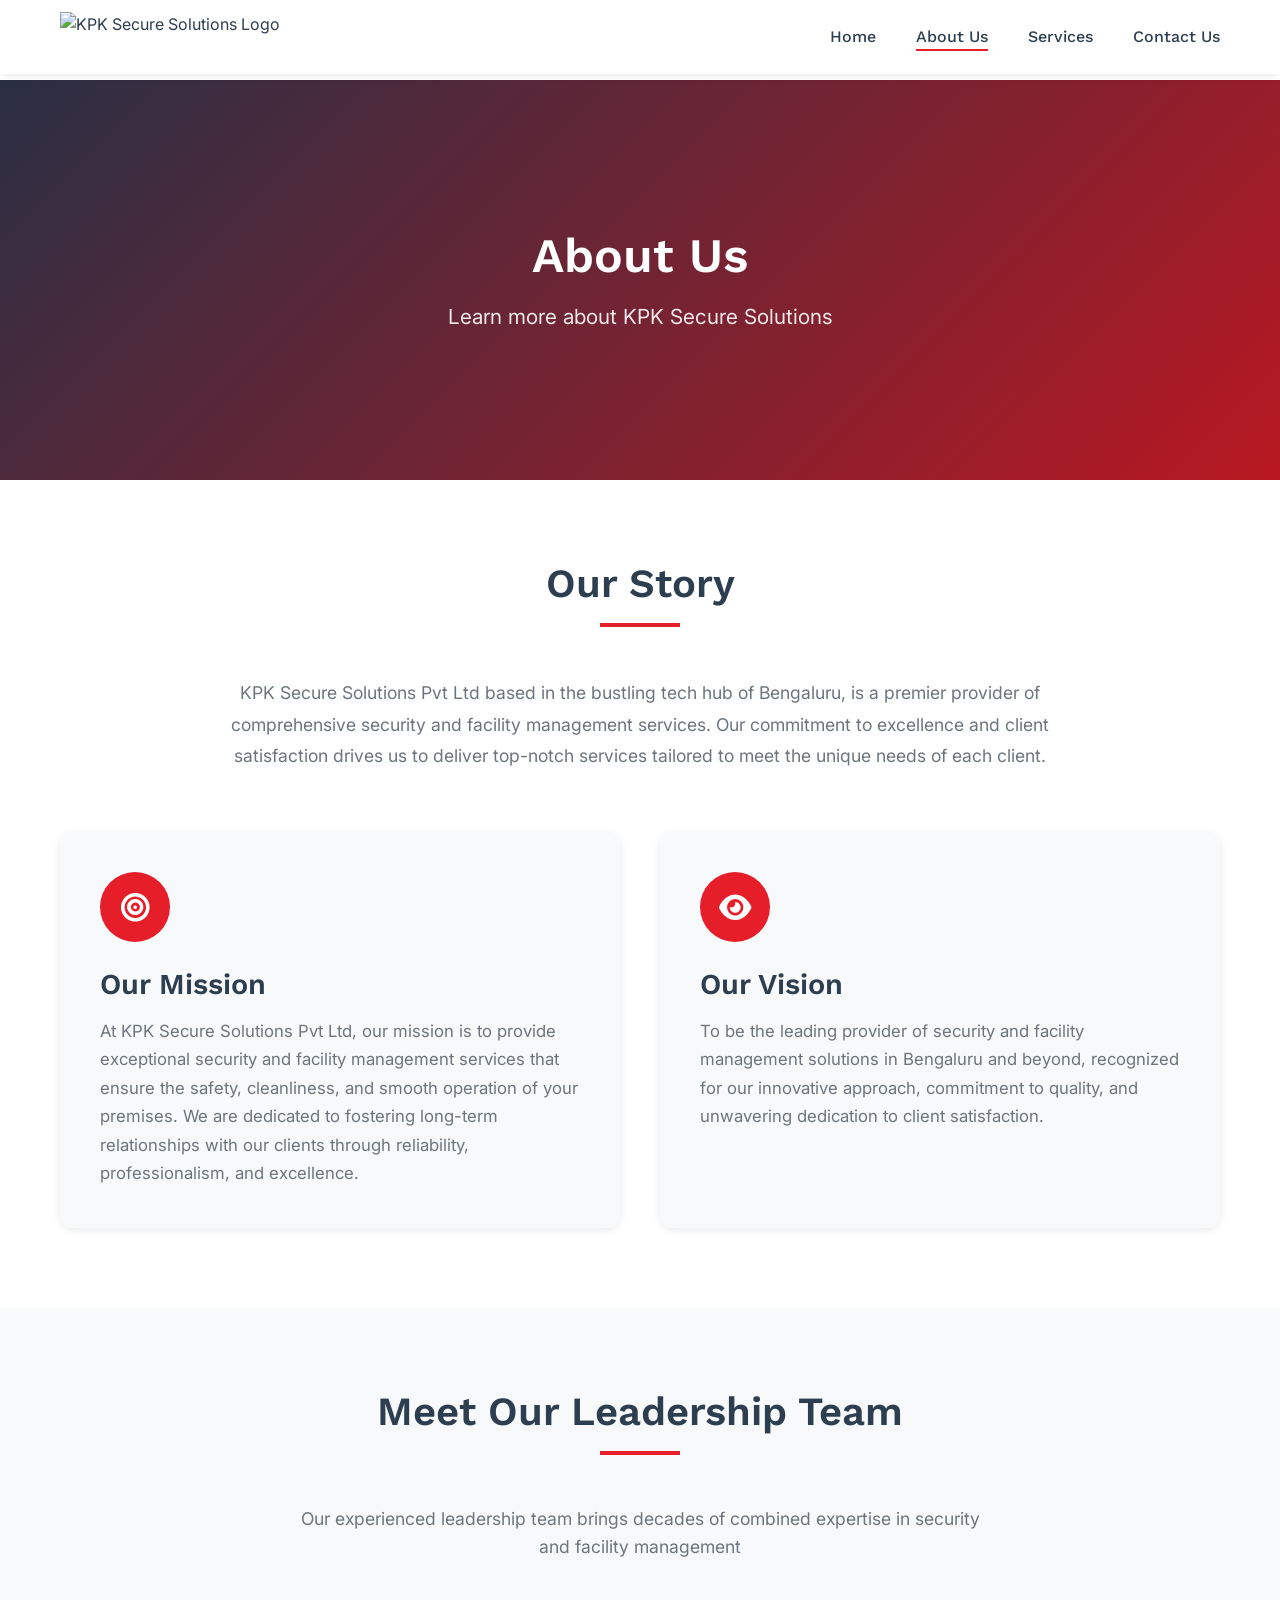
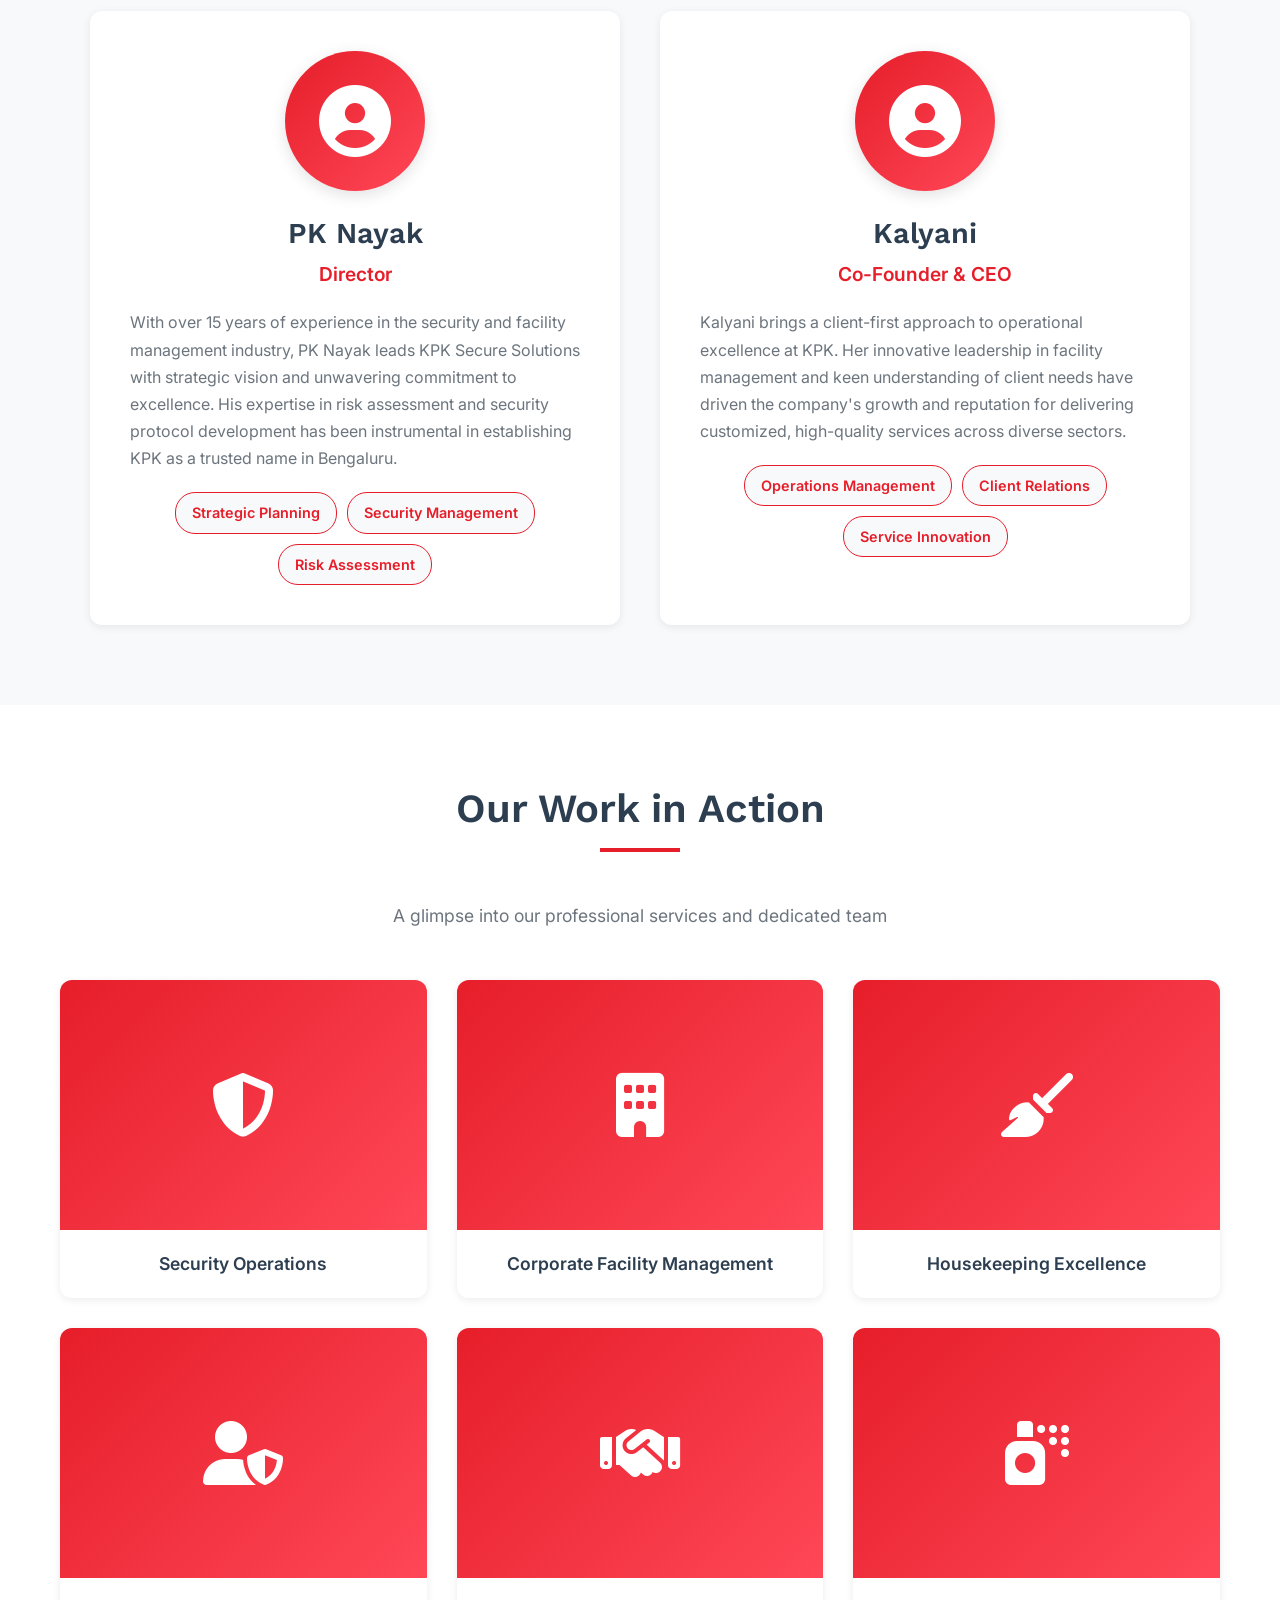
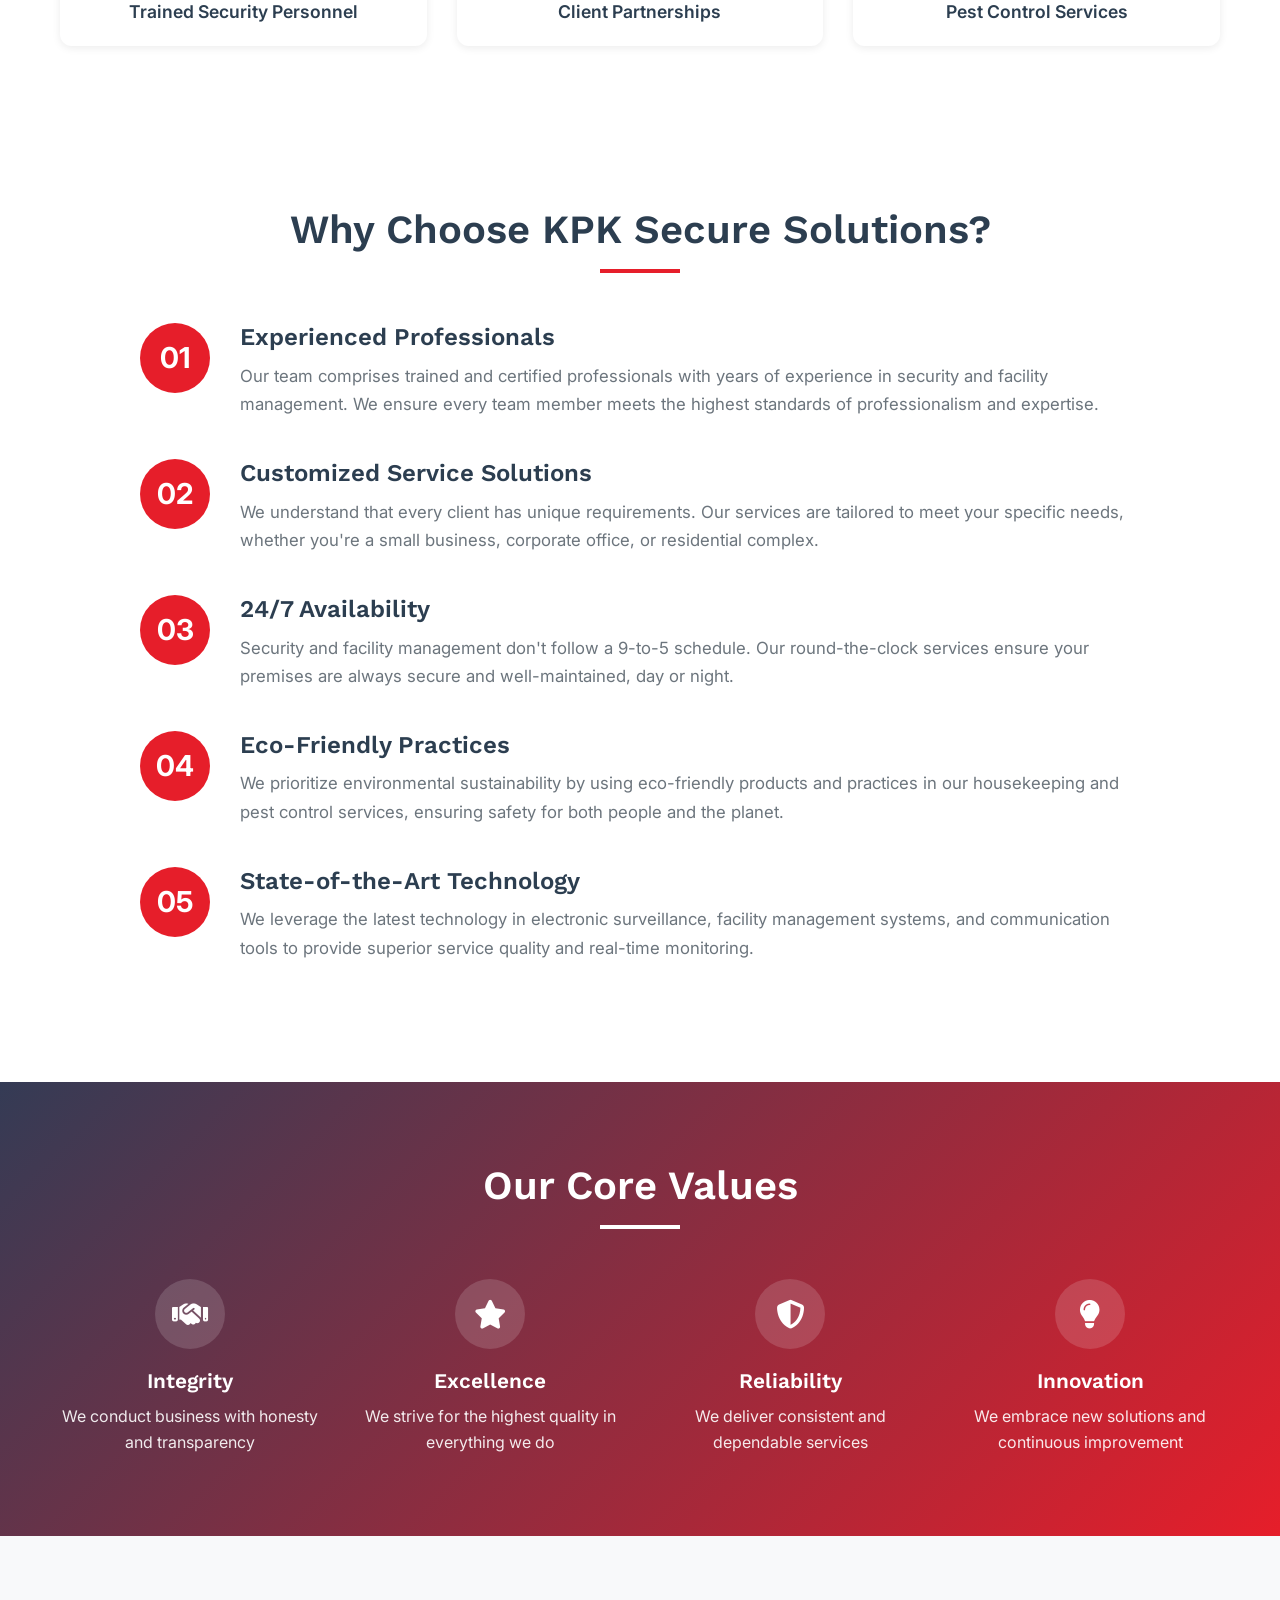
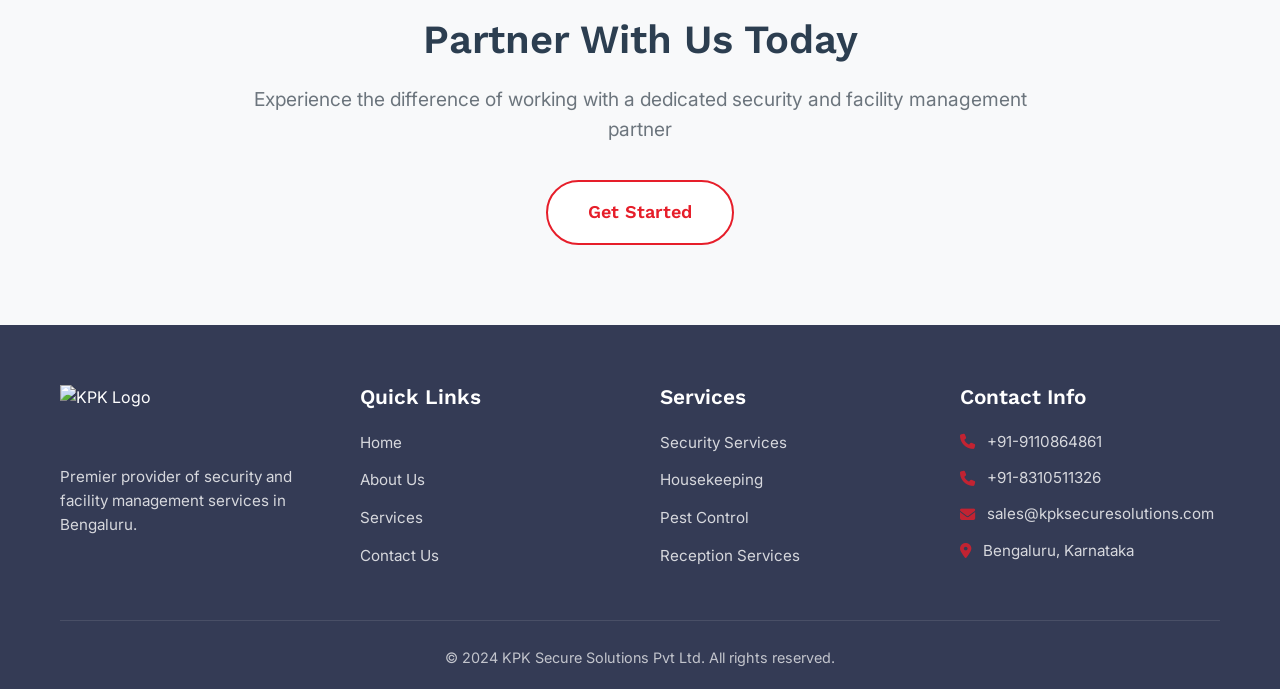
==== about.html @ 3604d34f "initial files for kpk website" ====
<!DOCTYPE html>
<html lang="en">
<head>
    <meta charset="UTF-8">
    <meta name="viewport" content="width=device-width, initial-scale=1.0">
    <title>About Us - KPK Secure Solutions Pvt Ltd</title>
    <link rel="stylesheet" href="styles.css">
    <link rel="stylesheet" href="https://cdnjs.cloudflare.com/ajax/libs/font-awesome/6.4.0/css/all.min.css">
    <link href="https://fonts.googleapis.com/css2?family=Work+Sans:wght@400;500;600;700&family=Inter:wght@300;400;500;600&display=swap" rel="stylesheet">
</head>
<body>
    <!-- Navigation -->
    <nav class="navbar" id="navbar">
        <div class="container nav-container">
            <div class="logo-container">
                <img src="https://customer-assets.emergentagent.com/job_36fd4dc6-1268-428d-9eb8-13905c0d6a94/artifacts/32m0hssd_KPK%20Source%20File.png" alt="KPK Secure Solutions Logo" class="logo">
            </div>
            <button class="mobile-menu-toggle" id="mobileMenuToggle" data-testid="mobile-menu-toggle">
                <span></span>
                <span></span>
                <span></span>
            </button>
            <ul class="nav-menu" id="navMenu">
                <li><a href="index.html" class="nav-link" data-testid="nav-home">Home</a></li>
                <li><a href="about.html" class="nav-link active" data-testid="nav-about">About Us</a></li>
                <li><a href="services.html" class="nav-link" data-testid="nav-services">Services</a></li>
                <li><a href="contact.html" class="nav-link" data-testid="nav-contact">Contact Us</a></li>
            </ul>
        </div>
    </nav>

    <!-- Page Header -->
    <section class="page-header" data-testid="page-header">
        <div class="page-header-overlay"></div>
        <div class="container">
            <h1 class="page-title" data-testid="page-title">About Us</h1>
            <p class="page-subtitle" data-testid="page-subtitle">Learn more about KPK Secure Solutions</p>
        </div>
    </section>

    <!-- Company Story Section -->
    <section class="about-content" data-testid="company-story-section">
        <div class="container">
            <div class="about-intro fade-in">
                <h2 class="section-title" data-testid="company-story-title">Our Story</h2>
                <div class="title-underline"></div>
                <p class="about-text" data-testid="company-story-text">
                    KPK Secure Solutions Pvt Ltd based in the bustling tech hub of Bengaluru, is a premier provider of comprehensive security and facility management services. Our commitment to excellence and client satisfaction drives us to deliver top-notch services tailored to meet the unique needs of each client.
                </p>
            </div>

            <div class="mission-vision-grid">
                <div class="mv-card fade-in" data-testid="mission-card">
                    <div class="mv-icon">
                        <i class="fas fa-bullseye"></i>
                    </div>
                    <h3>Our Mission</h3>
                    <p>
                        At KPK Secure Solutions Pvt Ltd, our mission is to provide exceptional security and facility management services that ensure the safety, cleanliness, and smooth operation of your premises. We are dedicated to fostering long-term relationships with our clients through reliability, professionalism, and excellence.
                    </p>
                </div>

                <div class="mv-card fade-in" data-testid="vision-card">
                    <div class="mv-icon">
                        <i class="fas fa-eye"></i>
                    </div>
                    <h3>Our Vision</h3>
                    <p>
                        To be the leading provider of security and facility management solutions in Bengaluru and beyond, recognized for our innovative approach, commitment to quality, and unwavering dedication to client satisfaction.
                    </p>
                </div>
            </div>
        </div>
    </section>

    <!-- Leadership Team Section -->
    <section class="team-section" data-testid="team-section">
        <div class="container">
            <h2 class="section-title" data-testid="team-title">Meet Our Leadership Team</h2>
            <div class="title-underline"></div>
            <p class="leadership-intro">Our experienced leadership team brings decades of combined expertise in security and facility management</p>
            <div class="team-grid">
                <div class="team-card fade-in" data-testid="team-member-1">
                    <div class="team-image">
                        <i class="fas fa-user-circle"></i>
                    </div>
                    <h3 class="team-name">PK Nayak</h3>
                    <p class="team-position">Director</p>
                    <div class="team-bio">
                        <p class="team-description">
                            With over 15 years of experience in the security and facility management industry, PK Nayak leads KPK Secure Solutions with strategic vision and unwavering commitment to excellence. His expertise in risk assessment and security protocol development has been instrumental in establishing KPK as a trusted name in Bengaluru.
                        </p>
                        <div class="team-expertise">
                            <span class="expertise-tag">Strategic Planning</span>
                            <span class="expertise-tag">Security Management</span>
                            <span class="expertise-tag">Risk Assessment</span>
                        </div>
                    </div>
                </div>

                <div class="team-card fade-in" data-testid="team-member-2">
                    <div class="team-image">
                        <i class="fas fa-user-circle"></i>
                    </div>
                    <h3 class="team-name">Kalyani</h3>
                    <p class="team-position">Co-Founder & CEO</p>
                    <div class="team-bio">
                        <p class="team-description">
                            Kalyani brings a client-first approach to operational excellence at KPK. Her innovative leadership in facility management and keen understanding of client needs have driven the company's growth and reputation for delivering customized, high-quality services across diverse sectors.
                        </p>
                        <div class="team-expertise">
                            <span class="expertise-tag">Operations Management</span>
                            <span class="expertise-tag">Client Relations</span>
                            <span class="expertise-tag">Service Innovation</span>
                        </div>
                    </div>
                </div>
            </div>
        </div>
    </section>

    <!-- Gallery Section -->
    <section class="gallery-section" data-testid="gallery-section">
        <div class="container">
            <h2 class="section-title" data-testid="gallery-title">Our Work in Action</h2>
            <div class="title-underline"></div>
            <p class="gallery-intro">A glimpse into our professional services and dedicated team</p>
            <div class="gallery-grid">
                <div class="gallery-item fade-in" data-testid="gallery-1">
                    <div class="gallery-image">
                        <i class="fas fa-shield-alt"></i>
                    </div>
                    <div class="gallery-caption">Security Operations</div>
                </div>
                <div class="gallery-item fade-in" data-testid="gallery-2">
                    <div class="gallery-image">
                        <i class="fas fa-building"></i>
                    </div>
                    <div class="gallery-caption">Corporate Facility Management</div>
                </div>
                <div class="gallery-item fade-in" data-testid="gallery-3">
                    <div class="gallery-image">
                        <i class="fas fa-broom"></i>
                    </div>
                    <div class="gallery-caption">Housekeeping Excellence</div>
                </div>
                <div class="gallery-item fade-in" data-testid="gallery-4">
                    <div class="gallery-image">
                        <i class="fas fa-user-shield"></i>
                    </div>
                    <div class="gallery-caption">Trained Security Personnel</div>
                </div>
                <div class="gallery-item fade-in" data-testid="gallery-5">
                    <div class="gallery-image">
                        <i class="fas fa-handshake"></i>
                    </div>
                    <div class="gallery-caption">Client Partnerships</div>
                </div>
                <div class="gallery-item fade-in" data-testid="gallery-6">
                    <div class="gallery-image">
                        <i class="fas fa-spray-can"></i>
                    </div>
                    <div class="gallery-caption">Pest Control Services</div>
                </div>
            </div>
        </div>
    </section>

    <!-- Why Choose Us Section -->
    <section class="why-choose-detailed" data-testid="why-choose-detailed-section">
        <div class="container">
            <h2 class="section-title" data-testid="why-choose-detailed-title">Why Choose KPK Secure Solutions?</h2>
            <div class="title-underline"></div>
            <div class="reasons-list">
                <div class="reason-item fade-in" data-testid="reason-1">
                    <div class="reason-number">01</div>
                    <div class="reason-content">
                        <h3>Experienced Professionals</h3>
                        <p>Our team comprises trained and certified professionals with years of experience in security and facility management. We ensure every team member meets the highest standards of professionalism and expertise.</p>
                    </div>
                </div>

                <div class="reason-item fade-in" data-testid="reason-2">
                    <div class="reason-number">02</div>
                    <div class="reason-content">
                        <h3>Customized Service Solutions</h3>
                        <p>We understand that every client has unique requirements. Our services are tailored to meet your specific needs, whether you're a small business, corporate office, or residential complex.</p>
                    </div>
                </div>

                <div class="reason-item fade-in" data-testid="reason-3">
                    <div class="reason-number">03</div>
                    <div class="reason-content">
                        <h3>24/7 Availability</h3>
                        <p>Security and facility management don't follow a 9-to-5 schedule. Our round-the-clock services ensure your premises are always secure and well-maintained, day or night.</p>
                    </div>
                </div>

                <div class="reason-item fade-in" data-testid="reason-4">
                    <div class="reason-number">04</div>
                    <div class="reason-content">
                        <h3>Eco-Friendly Practices</h3>
                        <p>We prioritize environmental sustainability by using eco-friendly products and practices in our housekeeping and pest control services, ensuring safety for both people and the planet.</p>
                    </div>
                </div>

                <div class="reason-item fade-in" data-testid="reason-5">
                    <div class="reason-number">05</div>
                    <div class="reason-content">
                        <h3>State-of-the-Art Technology</h3>
                        <p>We leverage the latest technology in electronic surveillance, facility management systems, and communication tools to provide superior service quality and real-time monitoring.</p>
                    </div>
                </div>
            </div>
        </div>
    </section>

    <!-- Values Section -->
    <section class="values-section" data-testid="values-section">
        <div class="container">
            <h2 class="section-title light" data-testid="values-title">Our Core Values</h2>
            <div class="title-underline light"></div>
            <div class="values-grid">
                <div class="value-card fade-in" data-testid="value-integrity">
                    <div class="value-icon">
                        <i class="fas fa-handshake"></i>
                    </div>
                    <h3>Integrity</h3>
                    <p>We conduct business with honesty and transparency</p>
                </div>
                <div class="value-card fade-in" data-testid="value-excellence">
                    <div class="value-icon">
                        <i class="fas fa-star"></i>
                    </div>
                    <h3>Excellence</h3>
                    <p>We strive for the highest quality in everything we do</p>
                </div>
                <div class="value-card fade-in" data-testid="value-reliability">
                    <div class="value-icon">
                        <i class="fas fa-shield-alt"></i>
                    </div>
                    <h3>Reliability</h3>
                    <p>We deliver consistent and dependable services</p>
                </div>
                <div class="value-card fade-in" data-testid="value-innovation">
                    <div class="value-icon">
                        <i class="fas fa-lightbulb"></i>
                    </div>
                    <h3>Innovation</h3>
                    <p>We embrace new solutions and continuous improvement</p>
                </div>
            </div>
        </div>
    </section>

    <!-- CTA Section -->
    <section class="cta-section" data-testid="cta-section">
        <div class="container">
            <div class="cta-content fade-in">
                <h2 class="cta-title" data-testid="cta-title">Partner With Us Today</h2>
                <p class="cta-text" data-testid="cta-text">Experience the difference of working with a dedicated security and facility management partner</p>
                <a href="contact.html" class="cta-button-alt" data-testid="cta-contact-button">Get Started</a>
            </div>
        </div>
    </section>

    <!-- Footer -->
    <footer class="footer" data-testid="footer">
        <div class="container">
            <div class="footer-content">
                <div class="footer-section">
                    <img src="https://customer-assets.emergentagent.com/job_36fd4dc6-1268-428d-9eb8-13905c0d6a94/artifacts/32m0hssd_KPK%20Source%20File.png" alt="KPK Logo" class="footer-logo">
                    <p class="footer-description">Premier provider of security and facility management services in Bengaluru.</p>
                </div>
                <div class="footer-section">
                    <h3>Quick Links</h3>
                    <ul class="footer-links">
                        <li><a href="index.html" data-testid="footer-link-home">Home</a></li>
                        <li><a href="about.html" data-testid="footer-link-about">About Us</a></li>
                        <li><a href="services.html" data-testid="footer-link-services">Services</a></li>
                        <li><a href="contact.html" data-testid="footer-link-contact">Contact Us</a></li>
                    </ul>
                </div>
                <div class="footer-section">
                    <h3>Services</h3>
                    <ul class="footer-links">
                        <li><a href="services.html">Security Services</a></li>
                        <li><a href="services.html">Housekeeping</a></li>
                        <li><a href="services.html">Pest Control</a></li>
                        <li><a href="services.html">Reception Services</a></li>
                    </ul>
                </div>
                <div class="footer-section">
                    <h3>Contact Info</h3>
                    <ul class="footer-contact">
                        <li><i class="fas fa-phone"></i> +91-9110864861</li>
                        <li><i class="fas fa-phone"></i> +91-8310511326</li>
                        <li><i class="fas fa-envelope"></i> sales@kpksecuresolutions.com</li>
                        <li><i class="fas fa-map-marker-alt"></i> Bengaluru, Karnataka</li>
                    </ul>
                </div>
            </div>
            <div class="footer-bottom">
                <p>&copy; 2024 KPK Secure Solutions Pvt Ltd. All rights reserved.</p>
            </div>
        </div>
    </footer>

    <script src="script.js"></script>
</body>
</html>
---- styles.css ----
/* ================================
   Global Styles & Reset
   ================================ */
* {
    margin: 0;
    padding: 0;
    box-sizing: border-box;
}

:root {
    --primary-red: #E61E2A;
    --secondary-navy: #343B55;
    --text-dark: #2c3e50;
    --text-light: #6c757d;
    --bg-light: #f8f9fa;
    --bg-white: #ffffff;
    --border-color: #e0e0e0;
    --shadow-sm: 0 2px 8px rgba(0, 0, 0, 0.08);
    --shadow-md: 0 4px 16px rgba(0, 0, 0, 0.12);
    --shadow-lg: 0 8px 32px rgba(0, 0, 0, 0.16);
}

html {
    scroll-behavior: smooth;
}

body {
    font-family: 'Inter', sans-serif;
    line-height: 1.6;
    color: var(--text-dark);
    background-color: var(--bg-white);
    overflow-x: hidden;
}

h1, h2, h3, h4, h5, h6 {
    font-family: 'Work Sans', sans-serif;
    font-weight: 600;
    line-height: 1.2;
    color: var(--text-dark);
}

a {
    text-decoration: none;
    color: inherit;
}

ul {
    list-style: none;
}

img {
    max-width: 100%;
    height: auto;
    display: block;
}

/* Container */
.container {
    max-width: 1200px;
    margin: 0 auto;
    padding: 0 20px;
}

/* ================================
   Navigation
   ================================ */
.navbar {
    position: fixed;
    top: 0;
    left: 0;
    width: 100%;
    background: transparent;
    padding: 20px 0;
    z-index: 1000;
    transition: background 0.3s ease, padding 0.3s ease;
}

.navbar.scrolled {
    background: rgba(255, 255, 255, 0.98);
    box-shadow: var(--shadow-sm);
    padding: 12px 0;
    backdrop-filter: blur(10px);
}

.nav-container {
    display: flex;
    justify-content: space-between;
    align-items: center;
}

.logo-container {
    display: flex;
    align-items: center;
}

.logo {
    height: 60px;
    transition: height 0.3s ease;
}

.navbar.scrolled .logo {
    height: 50px;
}

.nav-menu {
    display: flex;
    gap: 40px;
    align-items: center;
}

.nav-link {
    font-family: 'Work Sans', sans-serif;
    font-weight: 500;
    font-size: 16px;
    color: var(--bg-white);
    position: relative;
    transition: color 0.3s ease;
}

.navbar.scrolled .nav-link {
    color: var(--text-dark);
}

.nav-link::after {
    content: '';
    position: absolute;
    bottom: -5px;
    left: 0;
    width: 0;
    height: 2px;
    background: var(--primary-red);
    transition: width 0.3s ease;
}

.nav-link:hover::after,
.nav-link.active::after {
    width: 100%;
}

.nav-link:hover,
.nav-link.active {
    color: var(--primary-red);
}

.mobile-menu-toggle {
    display: none;
    flex-direction: column;
    gap: 5px;
    background: none;
    border: none;
    cursor: pointer;
    padding: 5px;
}

.mobile-menu-toggle span {
    width: 25px;
    height: 3px;
    background: var(--bg-white);
    transition: background 0.3s ease;
}

.navbar.scrolled .mobile-menu-toggle span {
    background: var(--text-dark);
}

/* ================================
   Hero Section
   ================================ */
.hero {
    position: relative;
    height: 100vh;
    display: flex;
    align-items: center;
    justify-content: center;
    background: linear-gradient(135deg, var(--secondary-navy) 0%, var(--primary-red) 100%);
    overflow: hidden;
}

.hero::before {
    content: '';
    position: absolute;
    top: 0;
    left: 0;
    width: 100%;
    height: 100%;
    background: url('data:image/svg+xml,<svg width="100" height="100" xmlns="http://www.w3.org/2000/svg"><circle cx="50" cy="50" r="2" fill="rgba(255,255,255,0.1)"/></svg>');
    opacity: 0.3;
}

.hero-overlay {
    position: absolute;
    top: 0;
    left: 0;
    width: 100%;
    height: 100%;
    background: rgba(0, 0, 0, 0.2);
}

.hero-content {
    position: relative;
    z-index: 2;
    text-align: center;
}

.hero-logo-container {
    margin-bottom: 30px;
}

.hero-logo {
    height: 120px;
    margin: 0 auto;
    filter: drop-shadow(0 4px 12px rgba(0, 0, 0, 0.3));
}

.hero-title {
    font-size: 3rem;
    color: var(--bg-white);
    margin-bottom: 20px;
    text-shadow: 2px 2px 8px rgba(0, 0, 0, 0.3);
}

.hero-tagline {
    font-size: 1.4rem;
    color: var(--bg-white);
    margin-bottom: 40px;
    opacity: 0.95;
}

.cta-button {
    display: inline-block;
    padding: 16px 40px;
    background: var(--primary-red);
    color: var(--bg-white);
    font-family: 'Work Sans', sans-serif;
    font-weight: 600;
    font-size: 18px;
    border-radius: 50px;
    box-shadow: var(--shadow-md);
    transition: transform 0.3s ease, box-shadow 0.3s ease;
}

.cta-button:hover {
    transform: translateY(-3px);
    box-shadow: var(--shadow-lg);
}

/* ================================
   Sections
   ================================ */
section {
    padding: 80px 0;
}

.section-title {
    font-size: 2.5rem;
    text-align: center;
    margin-bottom: 15px;
    color: var(--text-dark);
}

.section-title.light {
    color: var(--bg-white);
}

.title-underline {
    width: 80px;
    height: 4px;
    background: var(--primary-red);
    margin: 0 auto 50px;
}

.title-underline.light {
    background: var(--bg-white);
}

/* ================================
   Introduction Section
   ================================ */
.intro-section {
    background: var(--bg-white);
}

.intro-content {
    max-width: 900px;
    margin: 0 auto;
    text-align: center;
}

.intro-text {
    font-size: 1.1rem;
    line-height: 1.8;
    color: var(--text-light);
}

/* ================================
   Services Highlight
   ================================ */
.services-highlight {
    background: var(--bg-light);
}

.services-grid {
    display: grid;
    grid-template-columns: repeat(auto-fit, minmax(280px, 1fr));
    gap: 30px;
}

.service-card {
    background: var(--bg-white);
    padding: 40px 30px;
    border-radius: 12px;
    box-shadow: var(--shadow-sm);
    text-align: center;
    transition: transform 0.3s ease, box-shadow 0.3s ease;
    border-top: 4px solid transparent;
}

.service-card:hover {
    transform: translateY(-10px);
    box-shadow: var(--shadow-lg);
    border-top-color: var(--primary-red);
}

.service-icon {
    width: 80px;
    height: 80px;
    margin: 0 auto 25px;
    background: linear-gradient(135deg, var(--primary-red), #ff4757);
    border-radius: 50%;
    display: flex;
    align-items: center;
    justify-content: center;
    color: var(--bg-white);
    font-size: 2rem;
    box-shadow: var(--shadow-md);
}

.service-title {
    font-size: 1.5rem;
    margin-bottom: 15px;
    color: var(--text-dark);
}

.service-description {
    font-size: 1rem;
    color: var(--text-light);
    margin-bottom: 20px;
    line-height: 1.6;
}

.service-link {
    display: inline-flex;
    align-items: center;
    gap: 8px;
    color: var(--primary-red);
    font-weight: 600;
    transition: gap 0.3s ease;
}

.service-link:hover {
    gap: 12px;
}

/* ================================
   Stats Section
   ================================ */
.stats-section {
    background: linear-gradient(135deg, var(--secondary-navy), var(--primary-red));
    color: var(--bg-white);
}

.stats-grid {
    display: grid;
    grid-template-columns: repeat(auto-fit, minmax(220px, 1fr));
    gap: 40px;
}

.stat-item {
    text-align: center;
    padding: 30px;
    background: rgba(255, 255, 255, 0.1);
    border-radius: 12px;
    backdrop-filter: blur(10px);
    transition: transform 0.3s ease, background 0.3s ease;
}

.stat-item:hover {
    transform: translateY(-10px);
    background: rgba(255, 255, 255, 0.15);
}

.stat-icon {
    width: 70px;
    height: 70px;
    margin: 0 auto 20px;
    background: rgba(255, 255, 255, 0.2);
    border-radius: 50%;
    display: flex;
    align-items: center;
    justify-content: center;
    font-size: 1.8rem;
    color: var(--bg-white);
}

.stat-number {
    font-size: 2.5rem;
    font-weight: 700;
    margin-bottom: 10px;
    color: var(--bg-white);
}

.stat-item p {
    font-size: 1.1rem;
    opacity: 0.9;
}

/* ================================
   Testimonials
   ================================ */
.testimonials {
    background: var(--bg-white);
}

.testimonials-grid {
    display: grid;
    grid-template-columns: repeat(auto-fit, minmax(300px, 1fr));
    gap: 30px;
}

.testimonial-card {
    background: var(--bg-light);
    padding: 35px;
    border-radius: 12px;
    box-shadow: var(--shadow-sm);
    position: relative;
    transition: transform 0.3s ease, box-shadow 0.3s ease;
}

.testimonial-card:hover {
    transform: translateY(-5px);
    box-shadow: var(--shadow-md);
}

.testimonial-icon {
    font-size: 2rem;
    color: var(--primary-red);
    margin-bottom: 20px;
    opacity: 0.3;
}

.testimonial-text {
    font-size: 1rem;
    line-height: 1.7;
    color: var(--text-light);
    margin-bottom: 25px;
    font-style: italic;
}

.testimonial-author {
    display: flex;
    align-items: center;
    gap: 15px;
}

.author-avatar {
    width: 50px;
    height: 50px;
    background: var(--primary-red);
    border-radius: 50%;
    display: flex;
    align-items: center;
    justify-content: center;
    color: var(--bg-white);
    font-size: 1.8rem;
}

.author-info h4 {
    font-size: 1.1rem;
    margin-bottom: 3px;
}

.author-info p {
    font-size: 0.9rem;
    color: var(--text-light);
}

/* ================================
   CTA Section
   ================================ */
.cta-section {
    background: var(--bg-light);
    text-align: center;
}

.cta-content {
    max-width: 800px;
    margin: 0 auto;
}

.cta-title {
    font-size: 2.5rem;
    margin-bottom: 20px;
}

.cta-text {
    font-size: 1.2rem;
    color: var(--text-light);
    margin-bottom: 35px;
}

.cta-button-alt {
    display: inline-block;
    padding: 16px 40px;
    background: var(--bg-white);
    color: var(--primary-red);
    font-family: 'Work Sans', sans-serif;
    font-weight: 600;
    font-size: 18px;
    border-radius: 50px;
    border: 2px solid var(--primary-red);
    transition: background 0.3s ease, color 0.3s ease, transform 0.3s ease;
}

.cta-button-alt:hover {
    background: var(--primary-red);
    color: var(--bg-white);
    transform: translateY(-3px);
}

.cta-buttons {
    display: flex;
    gap: 20px;
    justify-content: center;
    flex-wrap: wrap;
}

/* ================================
   Page Header
   ================================ */
.page-header {
    position: relative;
    height: 400px;
    display: flex;
    align-items: center;
    justify-content: center;
    background: linear-gradient(135deg, var(--secondary-navy), var(--primary-red));
    margin-top: 80px;
}

.page-header-overlay {
    position: absolute;
    top: 0;
    left: 0;
    width: 100%;
    height: 100%;
    background: rgba(0, 0, 0, 0.2);
}

.page-header .container {
    position: relative;
    z-index: 2;
    text-align: center;
}

.page-title {
    font-size: 3rem;
    color: var(--bg-white);
    margin-bottom: 15px;
}

.page-subtitle {
    font-size: 1.3rem;
    color: var(--bg-white);
    opacity: 0.9;
}

/* ================================
   About Page
   ================================ */
.about-content {
    background: var(--bg-white);
}

.about-intro {
    max-width: 900px;
    margin: 0 auto 60px;
    text-align: center;
}

.about-text {
    font-size: 1.1rem;
    line-height: 1.8;
    color: var(--text-light);
}

.mission-vision-grid {
    display: grid;
    grid-template-columns: repeat(auto-fit, minmax(400px, 1fr));
    gap: 40px;
    margin-top: 40px;
}

.mv-card {
    background: var(--bg-light);
    padding: 40px;
    border-radius: 12px;
    box-shadow: var(--shadow-sm);
    transition: transform 0.3s ease, box-shadow 0.3s ease;
}

.mv-card:hover {
    transform: translateY(-5px);
    box-shadow: var(--shadow-md);
}

.mv-icon {
    width: 70px;
    height: 70px;
    margin-bottom: 25px;
    background: var(--primary-red);
    border-radius: 50%;
    display: flex;
    align-items: center;
    justify-content: center;
    font-size: 1.8rem;
    color: var(--bg-white);
}

.mv-card h3 {
    font-size: 1.8rem;
    margin-bottom: 15px;
}

.mv-card p {
    font-size: 1.05rem;
    line-height: 1.7;
    color: var(--text-light);
}

/* Team Section */
.team-section {
    background: var(--bg-light);
}

.leadership-intro {
    text-align: center;
    font-size: 1.1rem;
    color: var(--text-light);
    max-width: 700px;
    margin: 0 auto 50px;
}

.team-grid {
    display: grid;
    grid-template-columns: repeat(auto-fit, minmax(350px, 1fr));
    gap: 40px;
    max-width: 1100px;
    margin: 0 auto;
}

.team-card {
    background: var(--bg-white);
    padding: 40px;
    border-radius: 12px;
    box-shadow: var(--shadow-sm);
    text-align: center;
    transition: transform 0.3s ease, box-shadow 0.3s ease;
}

.team-card:hover {
    transform: translateY(-5px);
    box-shadow: var(--shadow-md);
}

.team-image {
    width: 140px;
    height: 140px;
    margin: 0 auto 25px;
    border-radius: 50%;
    background: linear-gradient(135deg, var(--primary-red), #ff4757);
    display: flex;
    align-items: center;
    justify-content: center;
    font-size: 4.5rem;
    color: var(--bg-white);
    box-shadow: var(--shadow-md);
}

.team-name {
    font-size: 1.8rem;
    margin-bottom: 8px;
}

.team-position {
    font-size: 1.2rem;
    color: var(--primary-red);
    font-weight: 600;
    margin-bottom: 20px;
}

.team-bio {
    text-align: left;
    margin-top: 20px;
}

.team-description {
    font-size: 1rem;
    color: var(--text-light);
    line-height: 1.7;
    margin-bottom: 20px;
}

.team-expertise {
    display: flex;
    flex-wrap: wrap;
    gap: 10px;
    justify-content: center;
}

.expertise-tag {
    background: var(--bg-light);
    color: var(--primary-red);
    padding: 8px 16px;
    border-radius: 20px;
    font-size: 0.9rem;
    font-weight: 600;
    border: 1px solid var(--primary-red);
}

/* Gallery Section */
.gallery-section {
    background: var(--bg-white);
}

.gallery-intro {
    text-align: center;
    font-size: 1.1rem;
    color: var(--text-light);
    max-width: 700px;
    margin: 0 auto 50px;
}

.gallery-grid {
    display: grid;
    grid-template-columns: repeat(auto-fit, minmax(280px, 1fr));
    gap: 30px;
}

.gallery-item {
    position: relative;
    overflow: hidden;
    border-radius: 12px;
    box-shadow: var(--shadow-sm);
    transition: transform 0.3s ease, box-shadow 0.3s ease;
    background: var(--bg-light);
}

.gallery-item:hover {
    transform: translateY(-10px);
    box-shadow: var(--shadow-lg);
}

.gallery-image {
    width: 100%;
    height: 250px;
    background: linear-gradient(135deg, var(--primary-red), #ff4757);
    display: flex;
    align-items: center;
    justify-content: center;
    font-size: 4rem;
    color: var(--bg-white);
    transition: transform 0.3s ease;
}

.gallery-item:hover .gallery-image {
    transform: scale(1.1);
}

.gallery-caption {
    padding: 20px;
    text-align: center;
    font-weight: 600;
    color: var(--text-dark);
    font-size: 1.1rem;
    background: var(--bg-white);
}

/* Why Choose Detailed */
.why-choose-detailed {
    background: var(--bg-white);
}

.reasons-list {
    max-width: 1000px;
    margin: 0 auto;
}

.reason-item {
    display: flex;
    gap: 30px;
    margin-bottom: 40px;
    align-items: flex-start;
}

.reason-number {
    flex-shrink: 0;
    width: 70px;
    height: 70px;
    background: var(--primary-red);
    color: var(--bg-white);
    font-size: 1.8rem;
    font-weight: 700;
    border-radius: 50%;
    display: flex;
    align-items: center;
    justify-content: center;
}

.reason-content h3 {
    font-size: 1.5rem;
    margin-bottom: 10px;
}

.reason-content p {
    font-size: 1.05rem;
    line-height: 1.7;
    color: var(--text-light);
}

/* Values Section */
.values-section {
    background: linear-gradient(135deg, var(--secondary-navy), var(--primary-red));
    color: var(--bg-white);
}

.values-grid {
    display: grid;
    grid-template-columns: repeat(auto-fit, minmax(250px, 1fr));
    gap: 40px;
}

.value-card {
    text-align: center;
}

.value-icon {
    width: 70px;
    height: 70px;
    margin: 0 auto 20px;
    background: rgba(255, 255, 255, 0.15);
    border-radius: 50%;
    display: flex;
    align-items: center;
    justify-content: center;
    font-size: 1.8rem;
    color: var(--bg-white);
    backdrop-filter: blur(10px);
}

.value-card h3 {
    font-size: 1.3rem;
    margin-bottom: 10px;
    color: var(--bg-white);
}

.value-card p {
    font-size: 1rem;
    opacity: 0.9;
}

/* ================================
   Services Page
   ================================ */
.services-intro {
    background: var(--bg-white);
}

.services-detailed {
    background: var(--bg-light);
}

.service-detail {
    display: grid;
    grid-template-columns: 150px 1fr;
    gap: 40px;
    margin-bottom: 60px;
    padding: 50px;
    background: var(--bg-white);
    border-radius: 12px;
    box-shadow: var(--shadow-sm);
    align-items: start;
}

.service-detail.reverse {
    grid-template-columns: 1fr 150px;
}

.service-detail-icon {
    width: 120px;
    height: 120px;
    background: linear-gradient(135deg, var(--primary-red), #ff4757);
    border-radius: 50%;
    display: flex;
    align-items: center;
    justify-content: center;
    font-size: 3rem;
    color: var(--bg-white);
    box-shadow: var(--shadow-md);
}

.service-detail.reverse .service-detail-icon {
    order: 2;
}

.service-detail-content h2 {
    font-size: 2rem;
    margin-bottom: 20px;
    color: var(--text-dark);
}

.service-detail-description {
    font-size: 1.1rem;
    line-height: 1.7;
    color: var(--text-light);
    margin-bottom: 25px;
}

.service-features {
    list-style: none;
}

.service-features li {
    display: flex;
    align-items: flex-start;
    gap: 12px;
    margin-bottom: 12px;
    font-size: 1rem;
    color: var(--text-light);
}

.service-features i {
    color: var(--primary-red);
    margin-top: 3px;
    flex-shrink: 0;
}

/* Service Benefits */
.service-benefits {
    background: linear-gradient(135deg, var(--secondary-navy), var(--primary-red));
    color: var(--bg-white);
}

.benefits-grid {
    display: grid;
    grid-template-columns: repeat(auto-fit, minmax(250px, 1fr));
    gap: 40px;
}

.benefit-card {
    text-align: center;
}

.benefit-icon {
    width: 70px;
    height: 70px;
    margin: 0 auto 20px;
    background: rgba(255, 255, 255, 0.15);
    border-radius: 50%;
    display: flex;
    align-items: center;
    justify-content: center;
    font-size: 1.8rem;
    color: var(--bg-white);
    backdrop-filter: blur(10px);
}

.benefit-card h3 {
    font-size: 1.3rem;
    margin-bottom: 10px;
    color: var(--bg-white);
}

.benefit-card p {
    font-size: 1rem;
    opacity: 0.9;
}

/* ================================
   Contact Page
   ================================ */
.contact-section {
    background: var(--bg-white);
}

.contact-grid {
    display: grid;
    grid-template-columns: 1fr 1fr;
    gap: 60px;
}

.contact-form-container h2,
.contact-info-container h2 {
    font-size: 2rem;
    margin-bottom: 20px;
}

.form-description {
    color: var(--text-light);
    margin-bottom: 30px;
}

.form-note {
    background: #fff3cd;
    border-left: 4px solid #ffc107;
    padding: 15px;
    margin-bottom: 25px;
    display: flex;
    gap: 12px;
    align-items: flex-start;
    border-radius: 4px;
}

.form-note i {
    color: #ffc107;
    font-size: 1.2rem;
    margin-top: 2px;
}

.form-note p {
    font-size: 0.95rem;
    color: #856404;
    margin: 0;
}

.contact-form {
    display: flex;
    flex-direction: column;
    gap: 20px;
}

.form-group {
    display: flex;
    flex-direction: column;
}

.form-group label {
    font-weight: 600;
    margin-bottom: 8px;
    color: var(--text-dark);
}

.form-group input,
.form-group select,
.form-group textarea {
    padding: 14px;
    border: 2px solid var(--border-color);
    border-radius: 8px;
    font-family: 'Inter', sans-serif;
    font-size: 1rem;
    transition: border-color 0.3s ease;
}

.form-group input:focus,
.form-group select:focus,
.form-group textarea:focus {
    outline: none;
    border-color: var(--primary-red);
}

.submit-button {
    padding: 16px;
    background: var(--primary-red);
    color: var(--bg-white);
    font-family: 'Work Sans', sans-serif;
    font-weight: 600;
    font-size: 18px;
    border: none;
    border-radius: 50px;
    cursor: pointer;
    display: flex;
    align-items: center;
    justify-content: center;
    gap: 10px;
    transition: transform 0.3s ease, box-shadow 0.3s ease;
}

.submit-button:hover {
    transform: translateY(-3px);
    box-shadow: var(--shadow-md);
}

.contact-info-cards {
    display: grid;
    gap: 20px;
    margin-bottom: 40px;
}

.info-card {
    background: var(--bg-light);
    padding: 25px;
    border-radius: 12px;
    display: flex;
    flex-direction: column;
    align-items: center;
    text-align: center;
    box-shadow: var(--shadow-sm);
}

.info-icon {
    width: 60px;
    height: 60px;
    background: var(--primary-red);
    border-radius: 50%;
    display: flex;
    align-items: center;
    justify-content: center;
    font-size: 1.5rem;
    color: var(--bg-white);
    margin-bottom: 15px;
}

.info-card h3 {
    font-size: 1.3rem;
    margin-bottom: 10px;
}

.info-card p {
    font-size: 1rem;
    color: var(--text-light);
    margin: 3px 0;
}

.leadership-info {
    background: var(--bg-light);
    padding: 30px;
    border-radius: 12px;
}

.leadership-info h3 {
    font-size: 1.5rem;
    margin-bottom: 20px;
    text-align: center;
}

.leader-item {
    display: flex;
    align-items: center;
    gap: 15px;
    margin-bottom: 15px;
    padding: 15px;
    background: var(--bg-white);
    border-radius: 8px;
}

.leader-item i {
    font-size: 2rem;
    color: var(--primary-red);
}

.leader-item strong {
    display: block;
    font-size: 1.1rem;
    margin-bottom: 3px;
}

.leader-item span {
    color: var(--text-light);
    font-size: 0.95rem;
}

/* Map Section */
.map-section {
    background: var(--bg-light);
}

.map-container {
    border-radius: 12px;
    overflow: hidden;
    box-shadow: var(--shadow-md);
}

/* ================================
   Footer
   ================================ */
.footer {
    background: var(--secondary-navy);
    color: var(--bg-white);
    padding: 60px 0 20px;
}

.footer-content {
    display: grid;
    grid-template-columns: repeat(auto-fit, minmax(250px, 1fr));
    gap: 40px;
    margin-bottom: 40px;
}

.footer-section h3 {
    font-size: 1.3rem;
    margin-bottom: 20px;
    color: var(--bg-white);
}

.footer-logo {
    height: 60px;
    margin-bottom: 20px;
}

.footer-description {
    font-size: 0.95rem;
    opacity: 0.8;
    line-height: 1.6;
}

.footer-links li {
    margin-bottom: 12px;
}

.footer-links a {
    font-size: 0.95rem;
    opacity: 0.8;
    transition: opacity 0.3s ease, color 0.3s ease;
}

.footer-links a:hover {
    opacity: 1;
    color: var(--primary-red);
}

.footer-contact li {
    display: flex;
    align-items: center;
    gap: 12px;
    margin-bottom: 12px;
    font-size: 0.95rem;
    opacity: 0.8;
}

.footer-contact i {
    color: var(--primary-red);
}

.footer-bottom {
    border-top: 1px solid rgba(255, 255, 255, 0.1);
    padding-top: 25px;
    text-align: center;
}

.footer-bottom p {
    font-size: 0.9rem;
    opacity: 0.7;
}

/* ================================
   Animations
   ================================ */
.fade-in {
    opacity: 0;
    transform: translateY(30px);
    animation: fadeInUp 0.8s ease forwards;
}

@keyframes fadeInUp {
    to {
        opacity: 1;
        transform: translateY(0);
    }
}

.fade-in-up {
    animation: fadeInUp 1s ease forwards;
}

/* Stagger animation for multiple elements */
.service-card:nth-child(1) { animation-delay: 0.1s; }
.service-card:nth-child(2) { animation-delay: 0.2s; }
.service-card:nth-child(3) { animation-delay: 0.3s; }
.service-card:nth-child(4) { animation-delay: 0.4s; }

.stat-item:nth-child(1) { animation-delay: 0.1s; }
.stat-item:nth-child(2) { animation-delay: 0.2s; }
.stat-item:nth-child(3) { animation-delay: 0.3s; }
.stat-item:nth-child(4) { animation-delay: 0.4s; }

.testimonial-card:nth-child(1) { animation-delay: 0.1s; }
.testimonial-card:nth-child(2) { animation-delay: 0.2s; }
.testimonial-card:nth-child(3) { animation-delay: 0.3s; }

/* ================================
   Responsive Design
   ================================ */
@media (max-width: 968px) {
    .nav-menu {
        position: fixed;
        top: 80px;
        left: -100%;
        width: 100%;
        height: calc(100vh - 80px);
        background: var(--bg-white);
        flex-direction: column;
        justify-content: flex-start;
        padding: 40px 20px;
        transition: left 0.3s ease;
        box-shadow: var(--shadow-lg);
    }

    .nav-menu.active {
        left: 0;
    }

    .nav-link {
        color: var(--text-dark);
        font-size: 1.2rem;
    }

    .mobile-menu-toggle {
        display: flex;
    }

    .hero-title {
        font-size: 2rem;
    }

    .hero-tagline {
        font-size: 1.1rem;
    }

    .section-title {
        font-size: 2rem;
    }

    .service-detail {
        grid-template-columns: 1fr;
        padding: 30px;
    }

    .service-detail.reverse {
        grid-template-columns: 1fr;
    }

    .service-detail.reverse .service-detail-icon {
        order: 1;
    }

    .service-detail-icon {
        margin: 0 auto;
    }

    .contact-grid {
        grid-template-columns: 1fr;
        gap: 40px;
    }

    .mission-vision-grid {
        grid-template-columns: 1fr;
    }

    .reason-item {
        flex-direction: column;
        align-items: center;
        text-align: center;
    }
}

@media (max-width: 640px) {
    .hero {
        height: 80vh;
    }

    .hero-logo {
        height: 80px;
    }

    .hero-title {
        font-size: 1.8rem;
    }

    .hero-tagline {
        font-size: 1rem;
    }

    .page-header {
        height: 300px;
    }

    .page-title {
        font-size: 2rem;
    }

    .page-subtitle {
        font-size: 1rem;
    }

    section {
        padding: 50px 0;
    }

    .section-title {
        font-size: 1.8rem;
    }

    .services-grid,
    .testimonials-grid,
    .team-grid,
    .values-grid,
    .benefits-grid,
    .stats-grid,
    .gallery-grid {
        grid-template-columns: 1fr;
    }

    .team-grid {
        grid-template-columns: 1fr;
    }
}
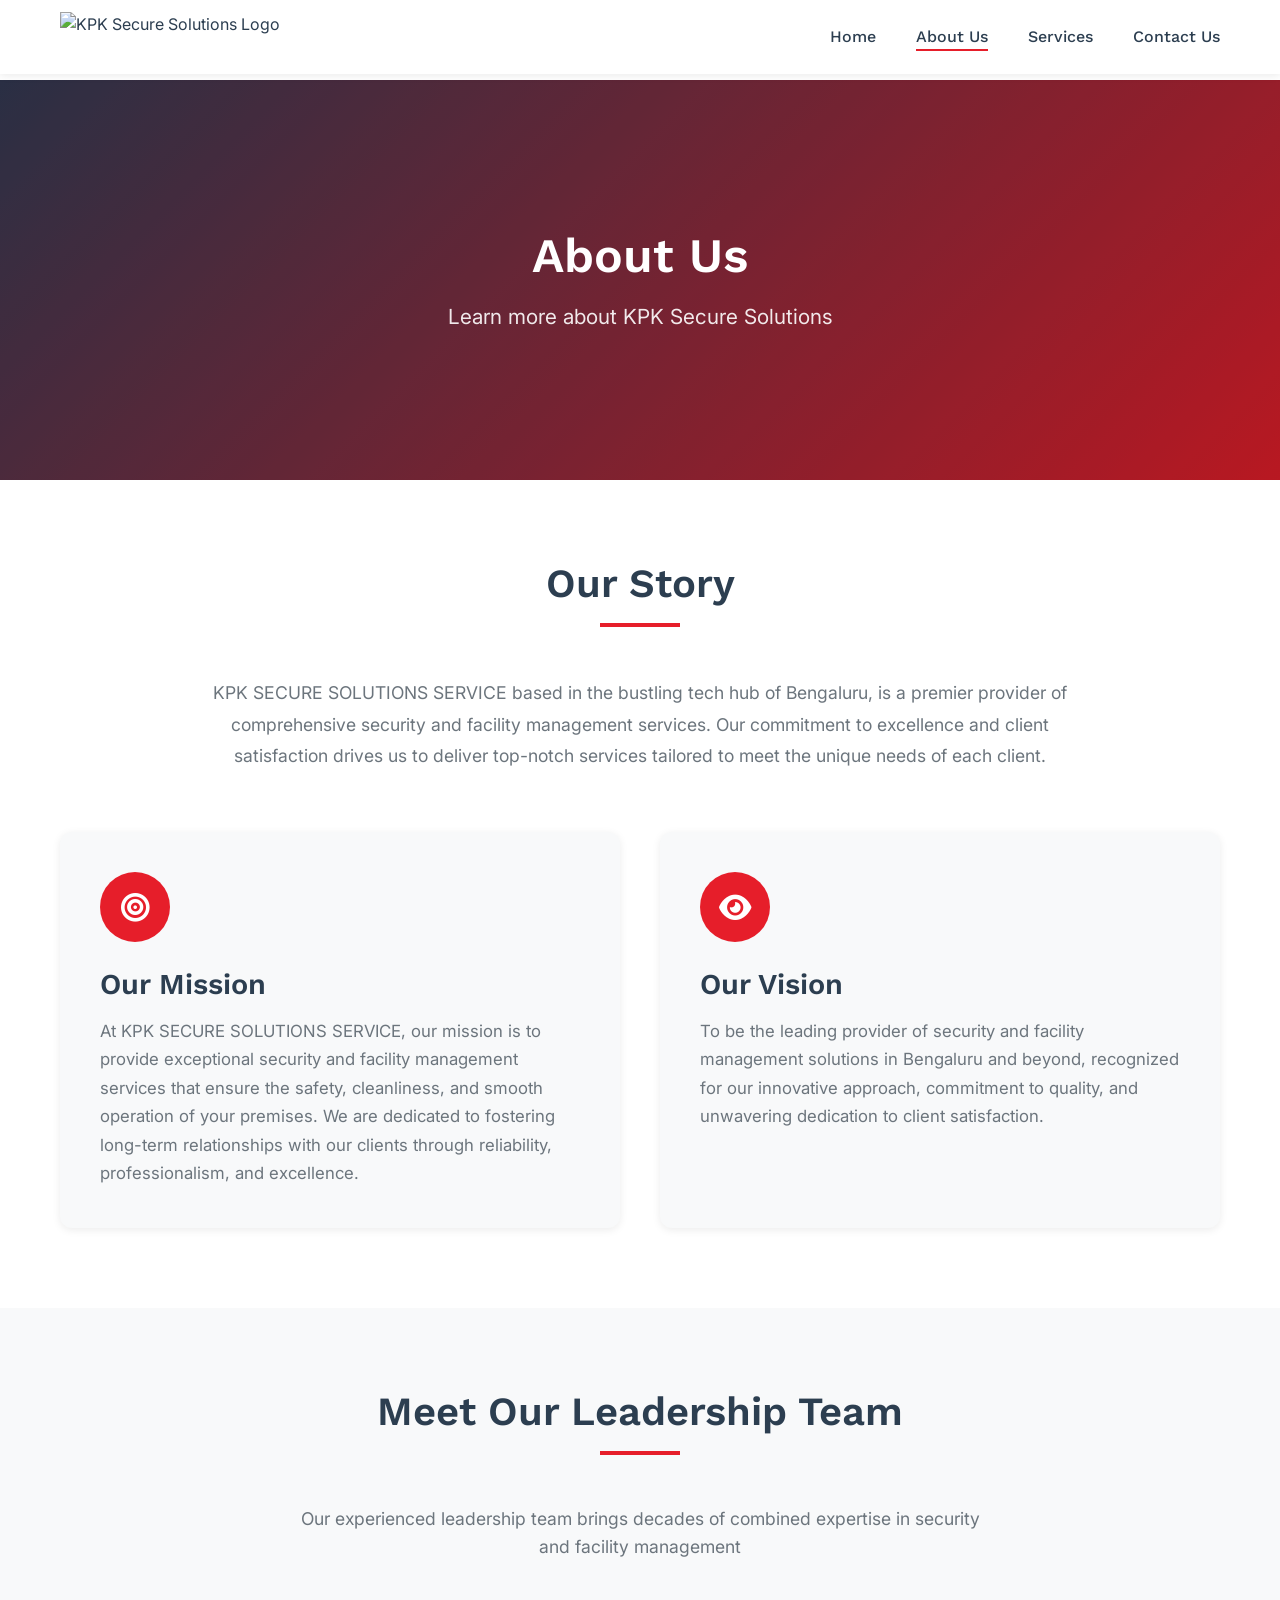
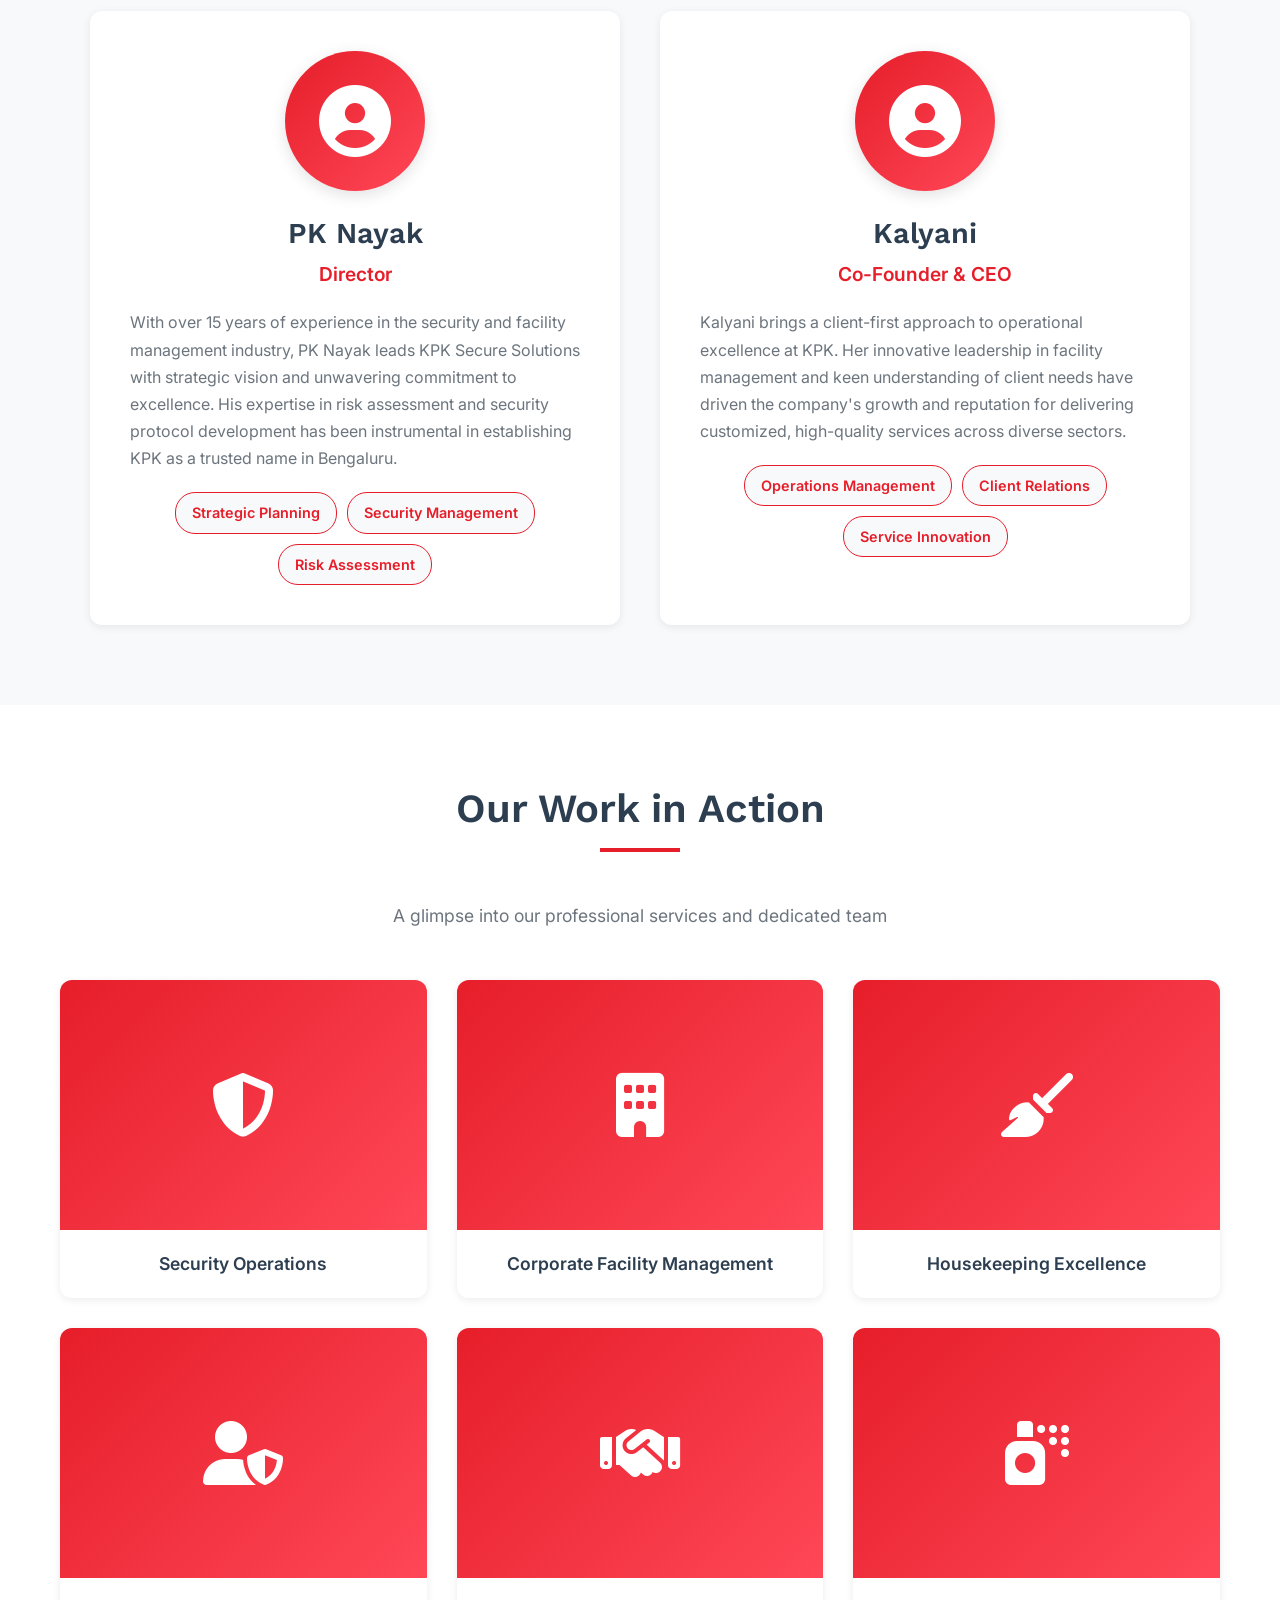
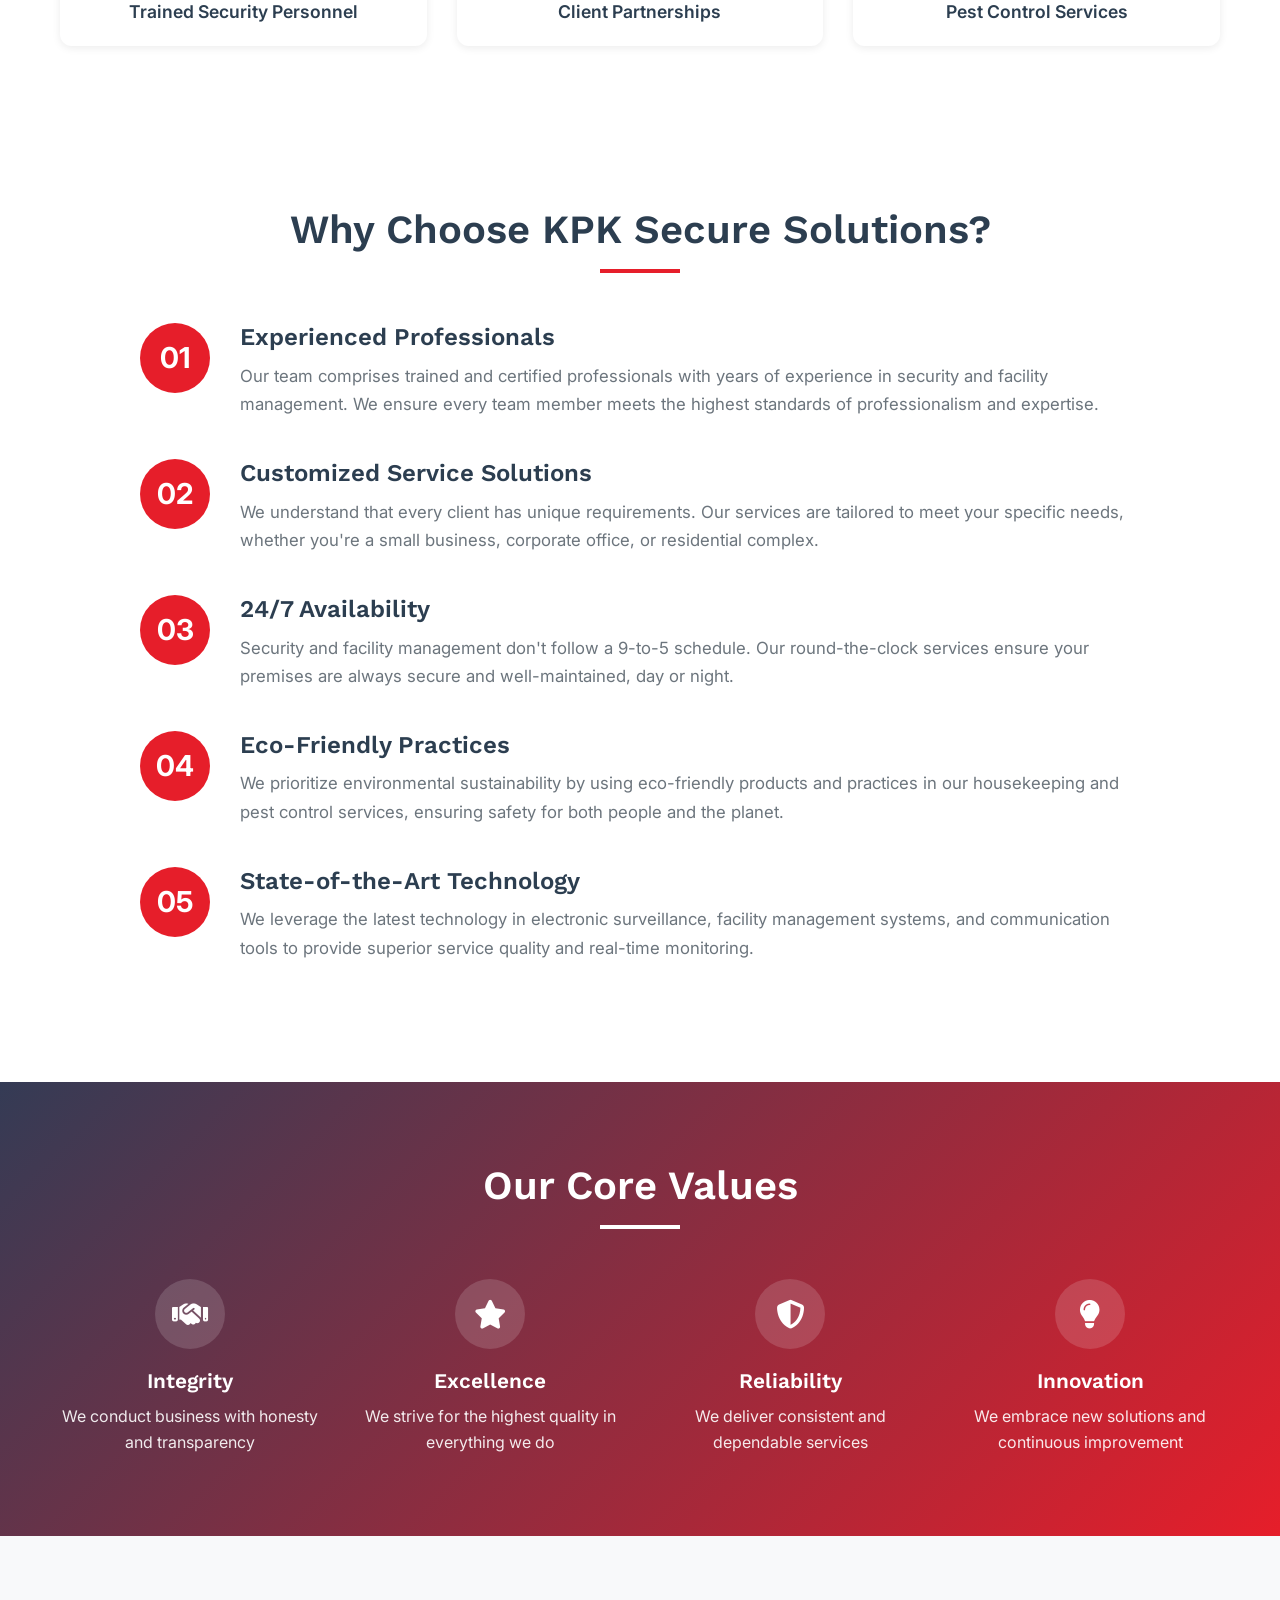
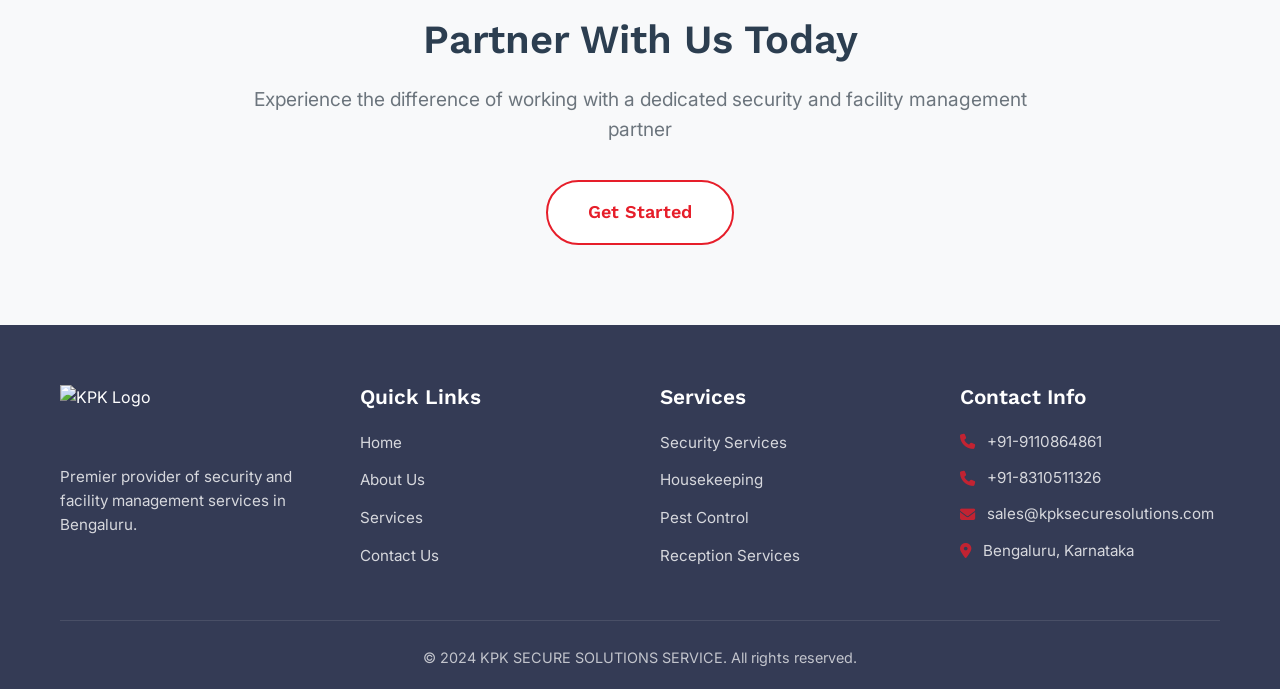
==== commit 05bc2d98: "New Name and Address altered." ====
--- a/about.html
+++ b/about.html
@@ -3,7 +3,7 @@
 <head>
     <meta charset="UTF-8">
     <meta name="viewport" content="width=device-width, initial-scale=1.0">
-    <title>About Us - KPK Secure Solutions Pvt Ltd</title>
+    <title>About Us - KPK SECURE SOLUTIONS SERVICE</title>
     <link rel="stylesheet" href="styles.css">
     <link rel="stylesheet" href="https://cdnjs.cloudflare.com/ajax/libs/font-awesome/6.4.0/css/all.min.css">
     <link href="https://fonts.googleapis.com/css2?family=Work+Sans:wght@400;500;600;700&family=Inter:wght@300;400;500;600&display=swap" rel="stylesheet">
@@ -45,7 +45,7 @@
                 <h2 class="section-title" data-testid="company-story-title">Our Story</h2>
                 <div class="title-underline"></div>
                 <p class="about-text" data-testid="company-story-text">
-                    KPK Secure Solutions Pvt Ltd based in the bustling tech hub of Bengaluru, is a premier provider of comprehensive security and facility management services. Our commitment to excellence and client satisfaction drives us to deliver top-notch services tailored to meet the unique needs of each client.
+                    KPK SECURE SOLUTIONS SERVICE based in the bustling tech hub of Bengaluru, is a premier provider of comprehensive security and facility management services. Our commitment to excellence and client satisfaction drives us to deliver top-notch services tailored to meet the unique needs of each client.
                 </p>
             </div>
 
@@ -56,7 +56,7 @@
                     </div>
                     <h3>Our Mission</h3>
                     <p>
-                        At KPK Secure Solutions Pvt Ltd, our mission is to provide exceptional security and facility management services that ensure the safety, cleanliness, and smooth operation of your premises. We are dedicated to fostering long-term relationships with our clients through reliability, professionalism, and excellence.
+                        At KPK SECURE SOLUTIONS SERVICE, our mission is to provide exceptional security and facility management services that ensure the safety, cleanliness, and smooth operation of your premises. We are dedicated to fostering long-term relationships with our clients through reliability, professionalism, and excellence.
                     </p>
                 </div>
 
@@ -301,7 +301,7 @@
                 </div>
             </div>
             <div class="footer-bottom">
-                <p>&copy; 2024 KPK Secure Solutions Pvt Ltd. All rights reserved.</p>
+                <p>&copy; 2024 KPK SECURE SOLUTIONS SERVICE. All rights reserved.</p>
             </div>
         </div>
     </footer>
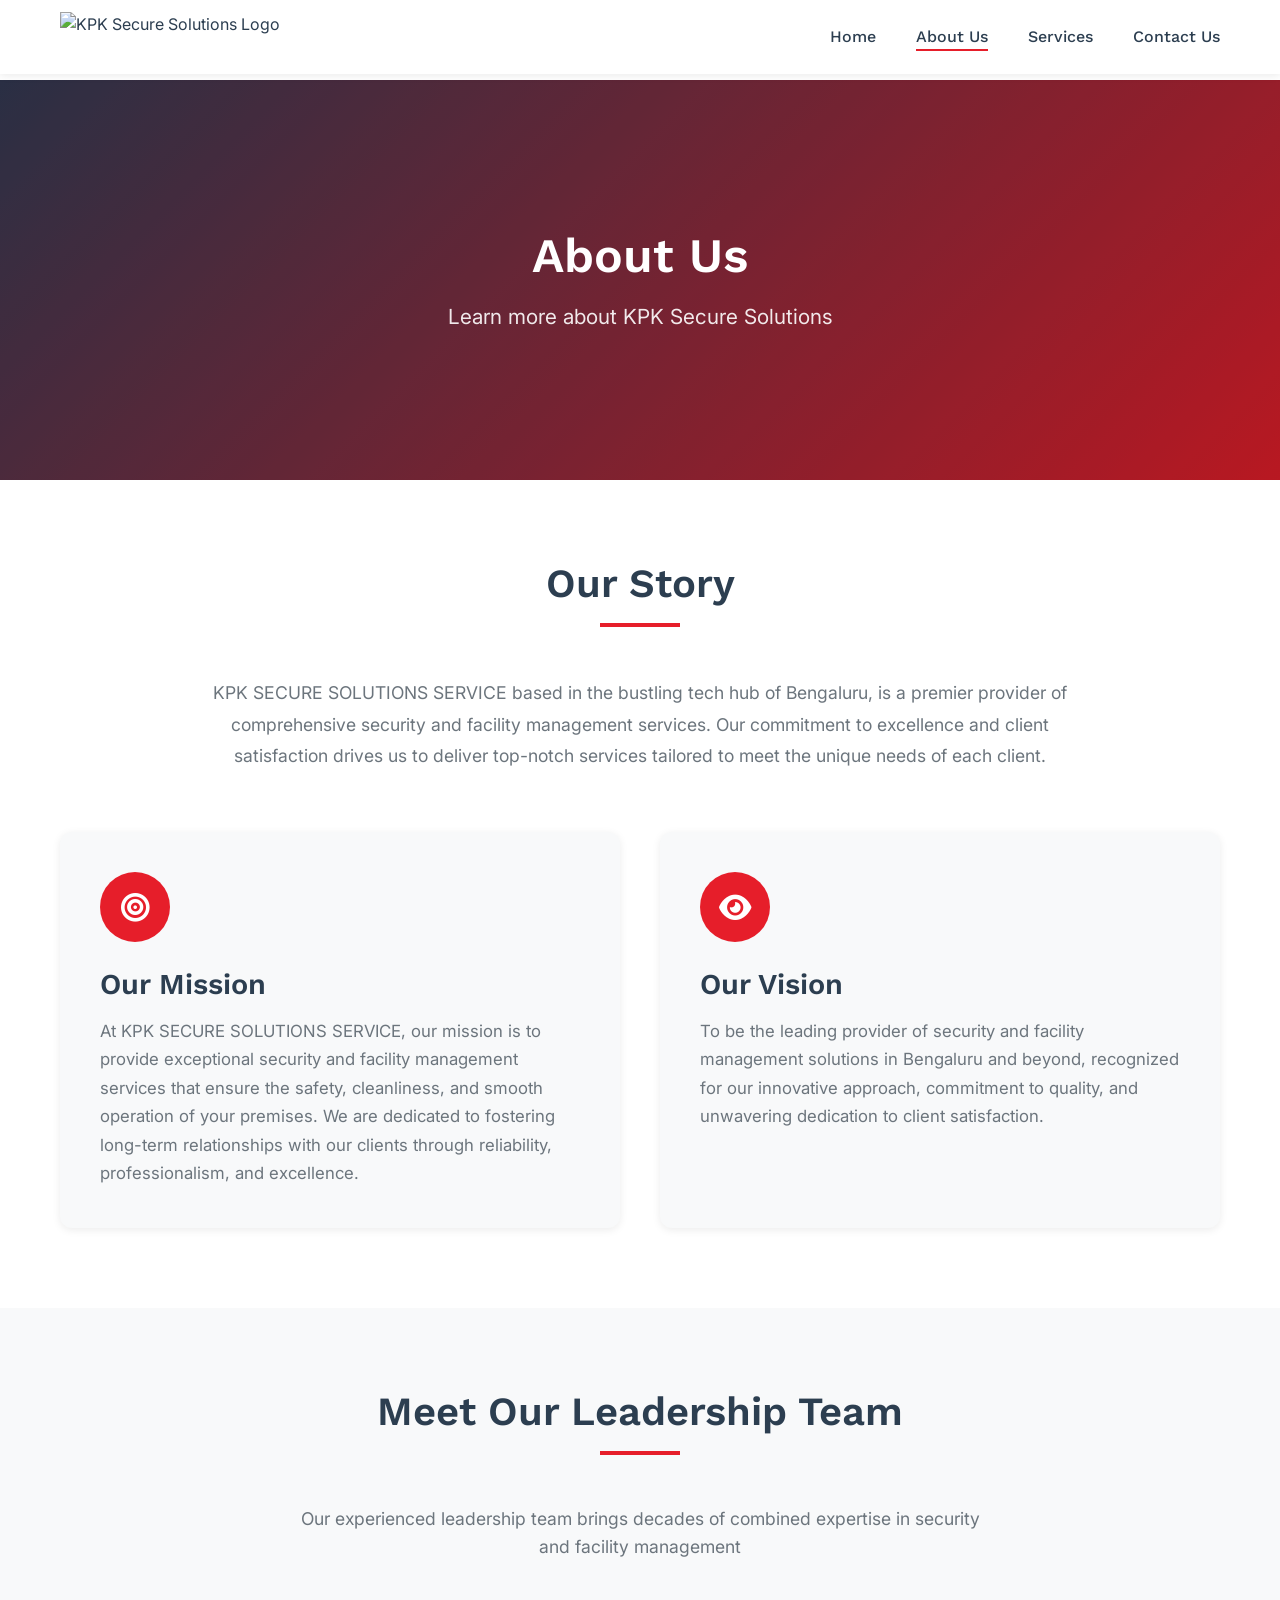
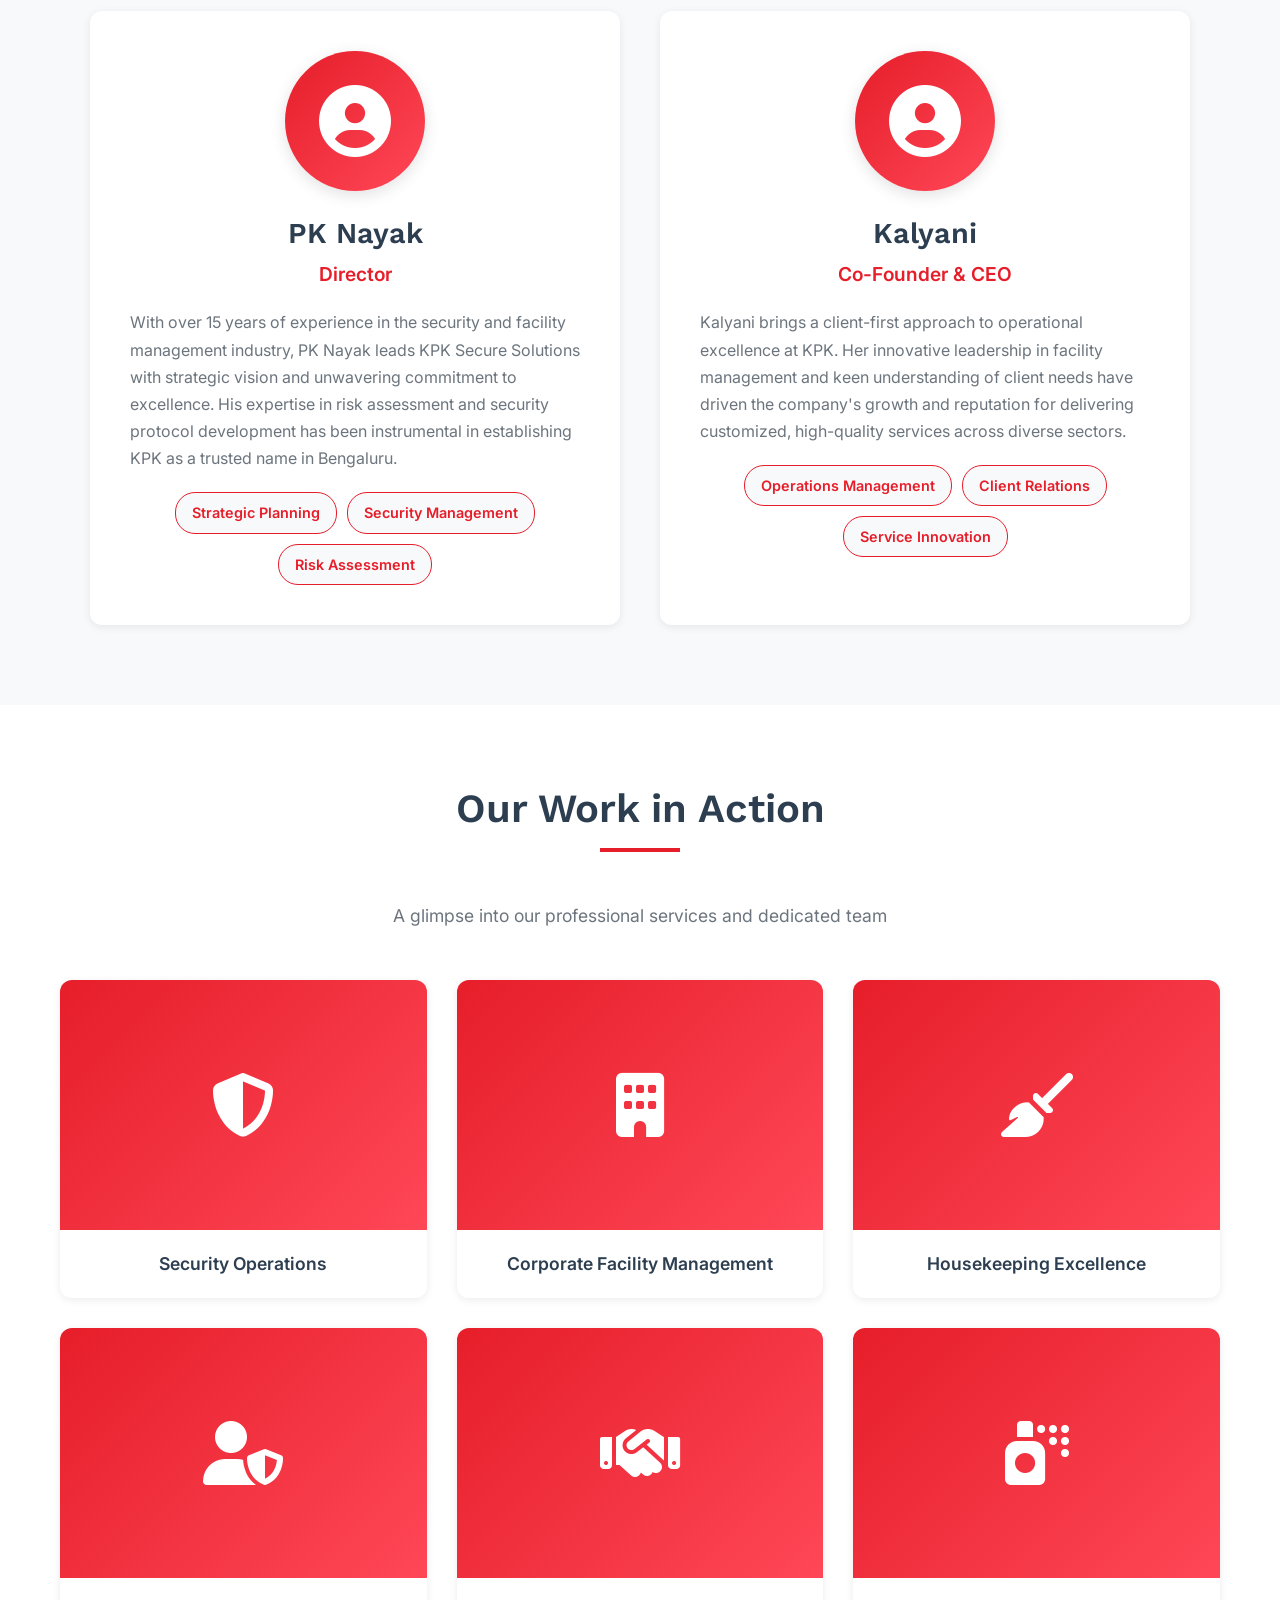
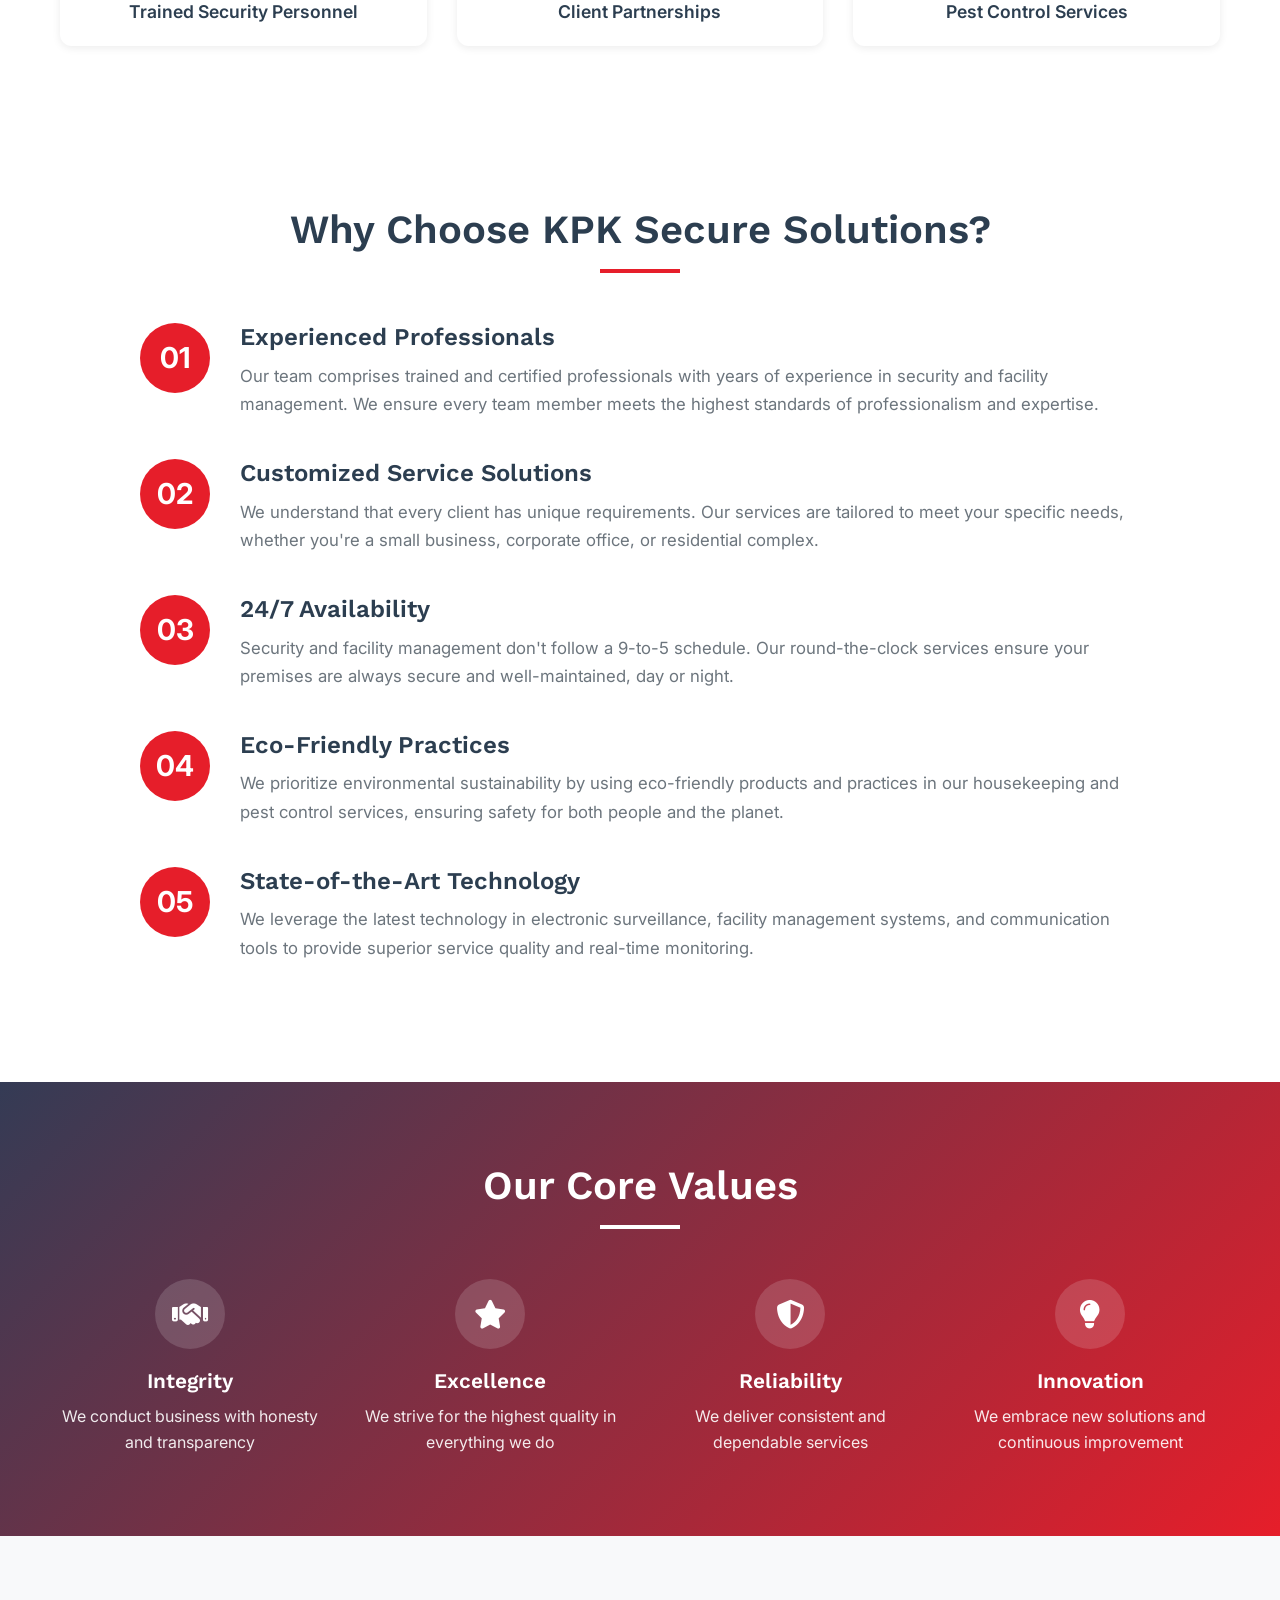
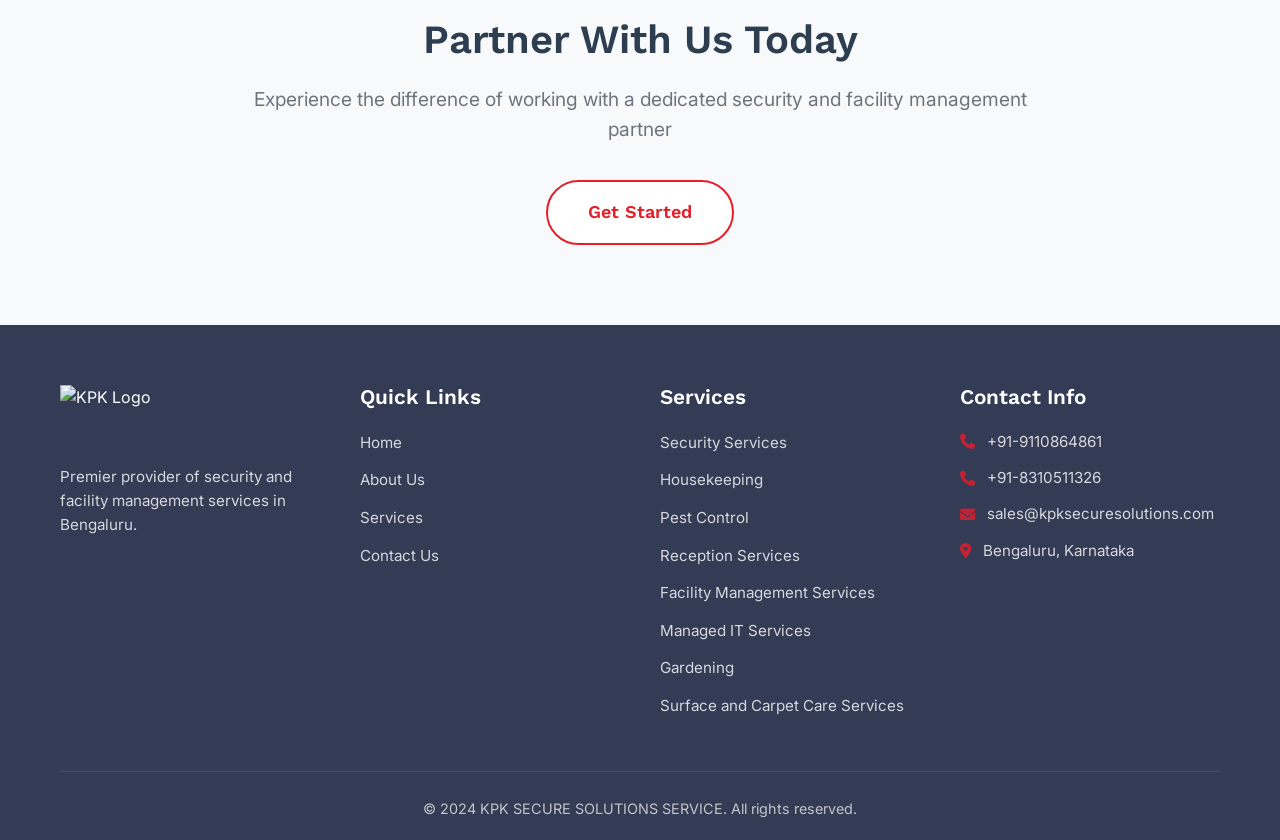
==== commit c12bc600: "New services added." ====
--- a/about.html
+++ b/about.html
@@ -288,6 +288,10 @@
                         <li><a href="services.html">Housekeeping</a></li>
                         <li><a href="services.html">Pest Control</a></li>
                         <li><a href="services.html">Reception Services</a></li>
+                        <li><a href="services.html">Facility Management Services</a></li>
+                        <li><a href="services.html">Managed IT Services</a></li>
+                        <li><a href="services.html">Gardening</a></li>
+                        <li><a href="services.html">Surface and Carpet Care Services</a></li>
                     </ul>
                 </div>
                 <div class="footer-section">
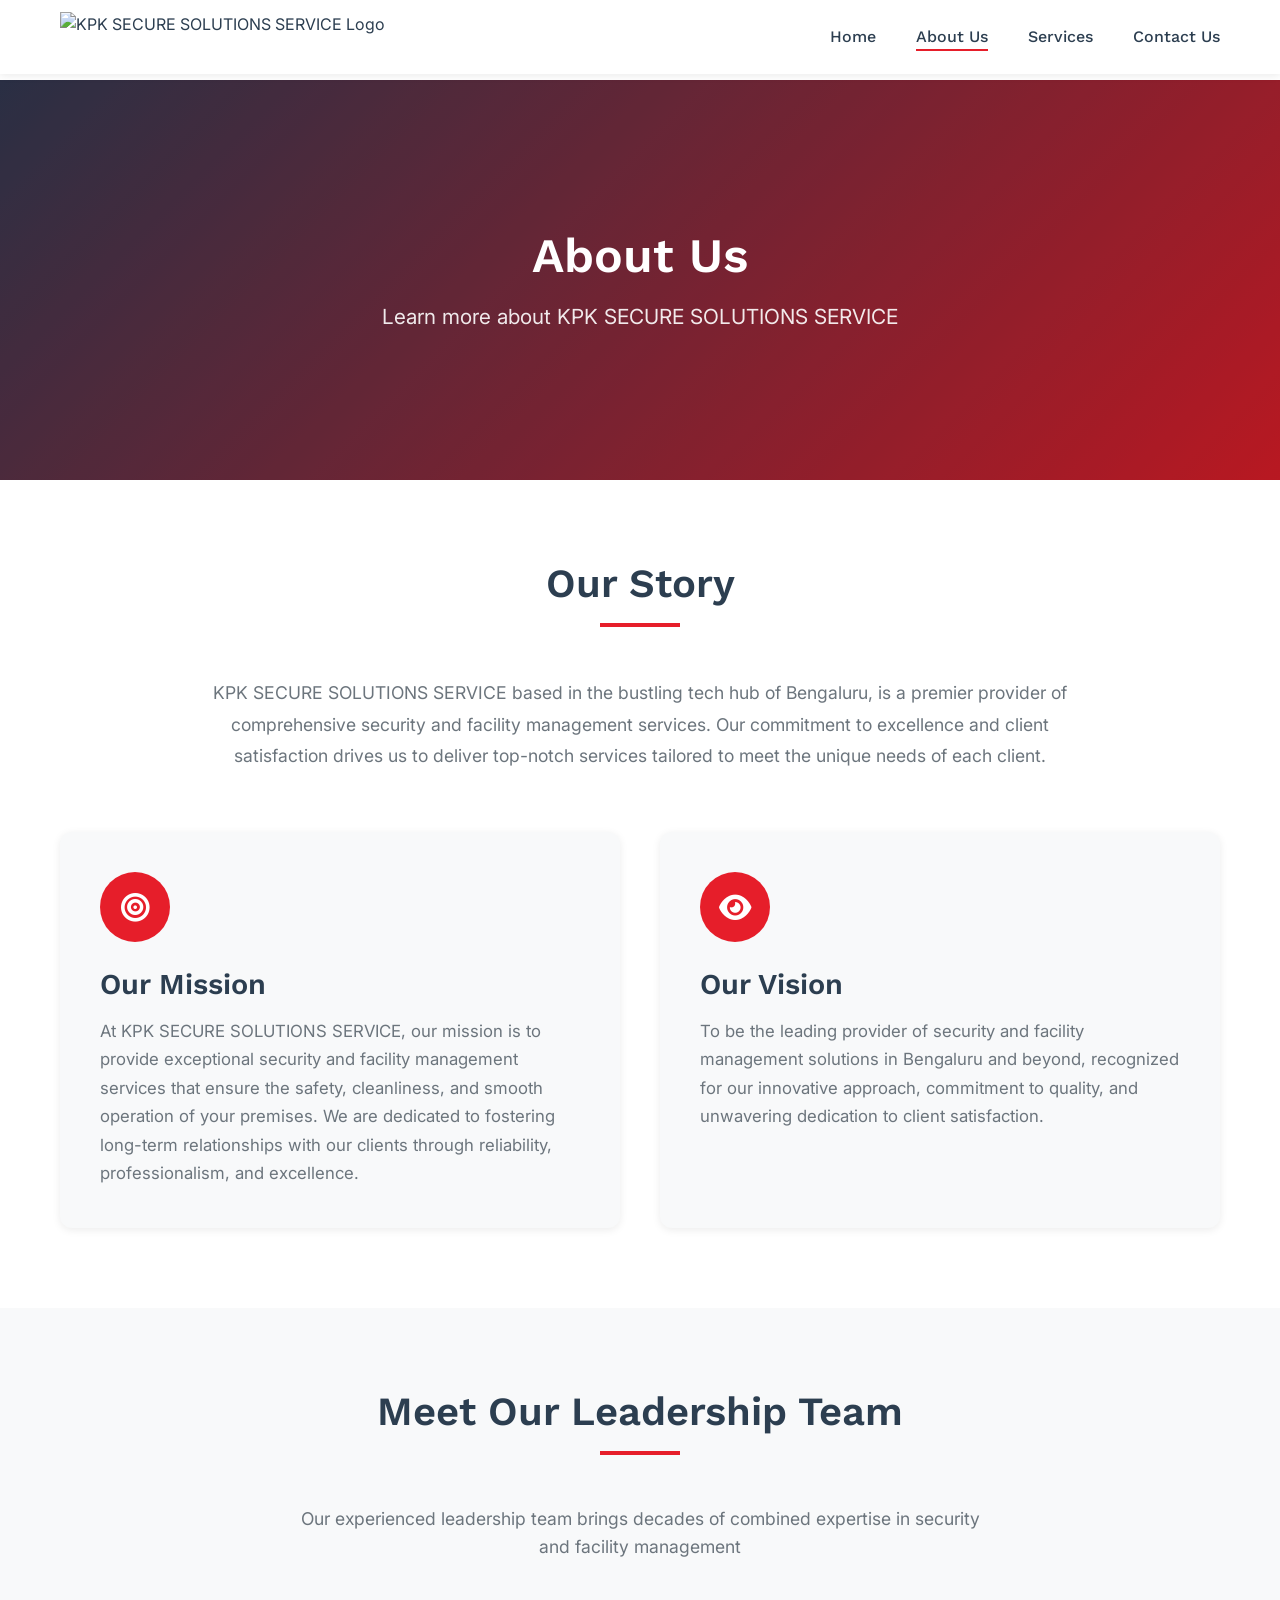
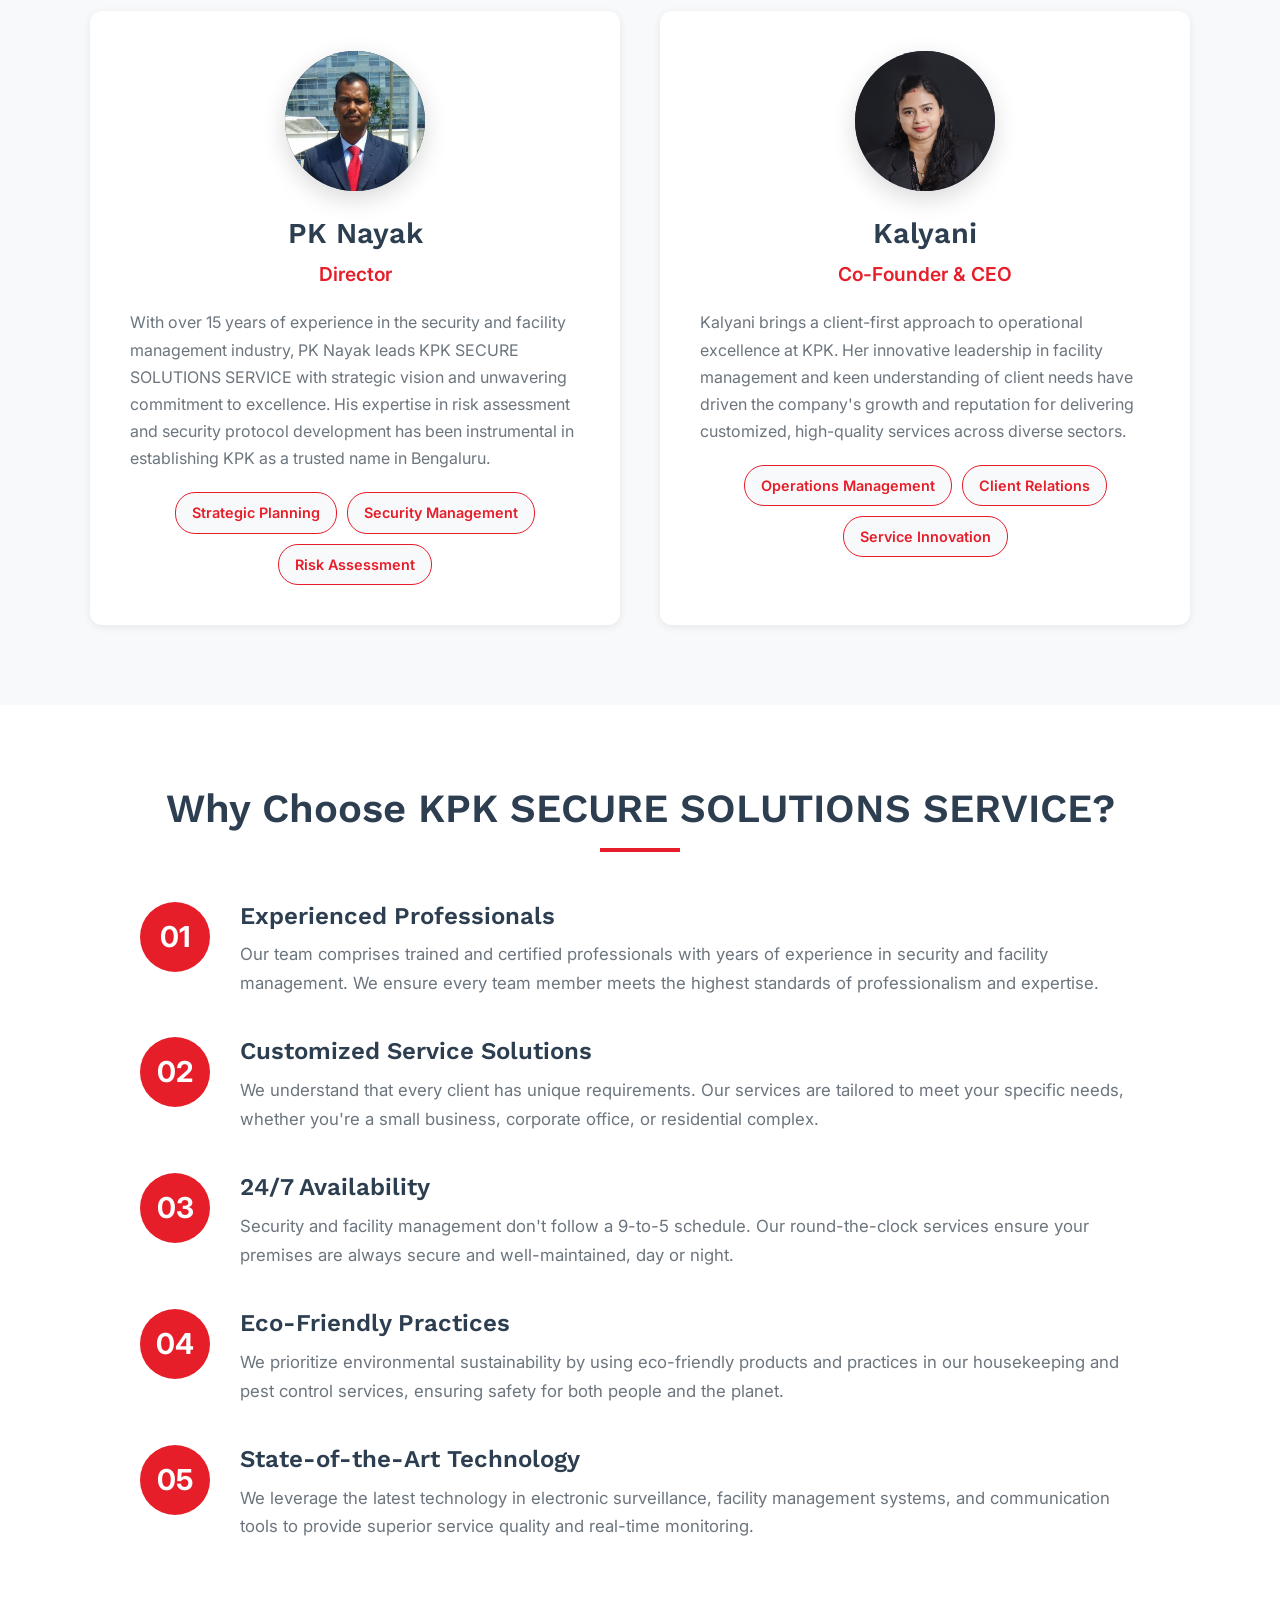
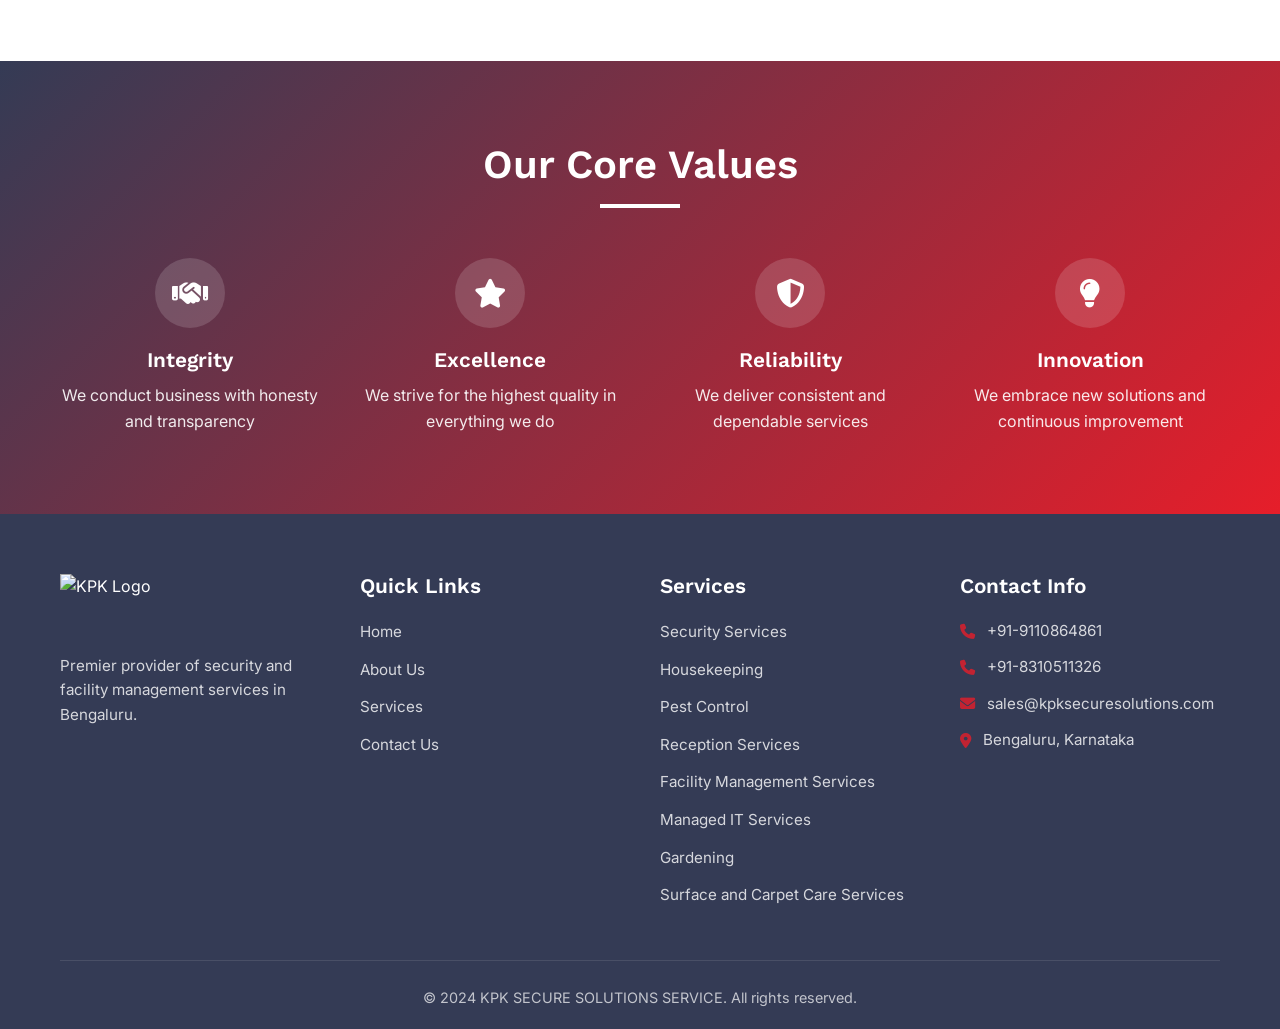
==== commit 339d89e2: "Latest Changes. Altered HomePage with Option 1 Gallery Section Added Photos Uploaded Google Form Upd" ====
--- a/about.html
+++ b/about.html
@@ -13,7 +13,7 @@
     <nav class="navbar" id="navbar">
         <div class="container nav-container">
             <div class="logo-container">
-                <img src="https://customer-assets.emergentagent.com/job_36fd4dc6-1268-428d-9eb8-13905c0d6a94/artifacts/32m0hssd_KPK%20Source%20File.png" alt="KPK Secure Solutions Logo" class="logo">
+                <img src="https://customer-assets.emergentagent.com/job_36fd4dc6-1268-428d-9eb8-13905c0d6a94/artifacts/32m0hssd_KPK%20Source%20File.png" alt="KPK SECURE SOLUTIONS SERVICE Logo" class="logo">
             </div>
             <button class="mobile-menu-toggle" id="mobileMenuToggle" data-testid="mobile-menu-toggle">
                 <span></span>
@@ -34,7 +34,7 @@
         <div class="page-header-overlay"></div>
         <div class="container">
             <h1 class="page-title" data-testid="page-title">About Us</h1>
-            <p class="page-subtitle" data-testid="page-subtitle">Learn more about KPK Secure Solutions</p>
+            <p class="page-subtitle" data-testid="page-subtitle">Learn more about KPK SECURE SOLUTIONS SERVICE</p>
         </div>
     </section>
 
@@ -81,14 +81,15 @@
             <p class="leadership-intro">Our experienced leadership team brings decades of combined expertise in security and facility management</p>
             <div class="team-grid">
                 <div class="team-card fade-in" data-testid="team-member-1">
-                    <div class="team-image">
-                        <i class="fas fa-user-circle"></i>
+                    <div class="team-photo-placeholder" data-testid="director-photo-placeholder">
+<!--                        <i class="fas fa-user"></i>-->
+                            <img src="images\Director_P_K_Nayak2.jpeg" alt="Name">
                     </div>
                     <h3 class="team-name">PK Nayak</h3>
                     <p class="team-position">Director</p>
                     <div class="team-bio">
                         <p class="team-description">
-                            With over 15 years of experience in the security and facility management industry, PK Nayak leads KPK Secure Solutions with strategic vision and unwavering commitment to excellence. His expertise in risk assessment and security protocol development has been instrumental in establishing KPK as a trusted name in Bengaluru.
+                            With over 15 years of experience in the security and facility management industry, PK Nayak leads KPK SECURE SOLUTIONS SERVICE with strategic vision and unwavering commitment to excellence. His expertise in risk assessment and security protocol development has been instrumental in establishing KPK as a trusted name in Bengaluru.
                         </p>
                         <div class="team-expertise">
                             <span class="expertise-tag">Strategic Planning</span>
@@ -99,8 +100,9 @@
                 </div>
 
                 <div class="team-card fade-in" data-testid="team-member-2">
-                    <div class="team-image">
-                        <i class="fas fa-user-circle"></i>
+                    <div class="team-photo-placeholder" data-testid="cofounder-photo-placeholder">
+<!--                        <i class="fas fa-user"></i>-->
+                            <img src="images\founder_kalyani.JPG" alt="Name">
                     </div>
                     <h3 class="team-name">Kalyani</h3>
                     <p class="team-position">Co-Founder & CEO</p>
@@ -119,57 +121,10 @@
         </div>
     </section>
 
-    <!-- Gallery Section -->
-    <section class="gallery-section" data-testid="gallery-section">
-        <div class="container">
-            <h2 class="section-title" data-testid="gallery-title">Our Work in Action</h2>
-            <div class="title-underline"></div>
-            <p class="gallery-intro">A glimpse into our professional services and dedicated team</p>
-            <div class="gallery-grid">
-                <div class="gallery-item fade-in" data-testid="gallery-1">
-                    <div class="gallery-image">
-                        <i class="fas fa-shield-alt"></i>
-                    </div>
-                    <div class="gallery-caption">Security Operations</div>
-                </div>
-                <div class="gallery-item fade-in" data-testid="gallery-2">
-                    <div class="gallery-image">
-                        <i class="fas fa-building"></i>
-                    </div>
-                    <div class="gallery-caption">Corporate Facility Management</div>
-                </div>
-                <div class="gallery-item fade-in" data-testid="gallery-3">
-                    <div class="gallery-image">
-                        <i class="fas fa-broom"></i>
-                    </div>
-                    <div class="gallery-caption">Housekeeping Excellence</div>
-                </div>
-                <div class="gallery-item fade-in" data-testid="gallery-4">
-                    <div class="gallery-image">
-                        <i class="fas fa-user-shield"></i>
-                    </div>
-                    <div class="gallery-caption">Trained Security Personnel</div>
-                </div>
-                <div class="gallery-item fade-in" data-testid="gallery-5">
-                    <div class="gallery-image">
-                        <i class="fas fa-handshake"></i>
-                    </div>
-                    <div class="gallery-caption">Client Partnerships</div>
-                </div>
-                <div class="gallery-item fade-in" data-testid="gallery-6">
-                    <div class="gallery-image">
-                        <i class="fas fa-spray-can"></i>
-                    </div>
-                    <div class="gallery-caption">Pest Control Services</div>
-                </div>
-            </div>
-        </div>
-    </section>
-
     <!-- Why Choose Us Section -->
     <section class="why-choose-detailed" data-testid="why-choose-detailed-section">
         <div class="container">
-            <h2 class="section-title" data-testid="why-choose-detailed-title">Why Choose KPK Secure Solutions?</h2>
+            <h2 class="section-title" data-testid="why-choose-detailed-title">Why Choose KPK SECURE SOLUTIONS SERVICE?</h2>
             <div class="title-underline"></div>
             <div class="reasons-list">
                 <div class="reason-item fade-in" data-testid="reason-1">
@@ -254,15 +209,15 @@
     </section>
 
     <!-- CTA Section -->
-    <section class="cta-section" data-testid="cta-section">
-        <div class="container">
-            <div class="cta-content fade-in">
-                <h2 class="cta-title" data-testid="cta-title">Partner With Us Today</h2>
-                <p class="cta-text" data-testid="cta-text">Experience the difference of working with a dedicated security and facility management partner</p>
-                <a href="contact.html" class="cta-button-alt" data-testid="cta-contact-button">Get Started</a>
-            </div>
-        </div>
-    </section>
+<!--    <section class="cta-section" data-testid="cta-section">-->
+<!--        <div class="container">-->
+<!--            <div class="cta-content fade-in">-->
+<!--                <h2 class="cta-title" data-testid="cta-title">Partner With Us Today</h2>-->
+<!--                <p class="cta-text" data-testid="cta-text">Experience the difference of working with a dedicated security and facility management partner</p>-->
+<!--                <a href="contact.html" class="cta-button-alt" data-testid="cta-contact-button">Get Started</a>-->
+<!--            </div>-->
+<!--        </div>-->
+<!--    </section>-->
 
     <!-- Footer -->
     <footer class="footer" data-testid="footer">
@@ -312,4 +267,5 @@
 
     <script src="script.js"></script>
 </body>
-</html>+</html>
+
--- a/styles.css
+++ b/styles.css
@@ -997,6 +997,7 @@
     grid-template-columns: 1fr 1fr;
     gap: 60px;
 }
+
 
 .contact-form-container h2,
 .contact-info-container h2 {
@@ -1412,4 +1413,612 @@
     .team-grid {
         grid-template-columns: 1fr;
     }
-}+}
+
+/* ================================
+   Hero Option 1 - Diagonal Split Design
+   ================================ */
+.hero-option-1 {
+    position: relative;
+    height: 100vh;
+    overflow: hidden;
+    display: flex;
+    align-items: center;
+}
+
+.diagonal-bg {
+    position: absolute;
+    top: 0;
+    left: 0;
+    width: 100%;
+    height: 100%;
+    background: linear-gradient(135deg, var(--secondary-navy) 0%, var(--secondary-navy) 50%, var(--primary-red) 50%, var(--primary-red) 100%);
+    clip-path: polygon(0 0, 100% 0, 100% 100%, 0 85%);
+}
+
+.hero-option-1 .container {
+    max-width: 1200px;
+    margin: 0 auto;
+    padding: 0 20px;
+    position: relative;
+    z-index: 2;
+    display: grid;
+    grid-template-columns: 1fr 1fr;
+    gap: 60px;
+    align-items: center;
+}
+
+.hero-content-1 {
+    color: white;
+}
+
+.badge-1 {
+    display: inline-flex;
+    align-items: center;
+    gap: 10px;
+    background: rgba(255, 255, 255, 0.15);
+    padding: 10px 20px;
+    border-radius: 30px;
+    font-size: 0.9rem;
+    font-weight: 600;
+    margin-bottom: 25px;
+    backdrop-filter: blur(10px);
+}
+
+.hero-title-1 {
+    font-family: 'Work Sans', sans-serif;
+    font-size: 3.5rem;
+    font-weight: 800;
+    line-height: 1.1;
+    margin-bottom: 20px;
+    text-shadow: 2px 4px 8px rgba(0, 0, 0, 0.3);
+}
+
+.hero-title-1 .highlight {
+    color: #FFD700;
+    display: block;
+}
+
+.hero-subtitle-1 {
+    font-size: 1.3rem;
+    margin-bottom: 35px;
+    opacity: 0.95;
+    line-height: 1.6;
+}
+
+.hero-buttons-1 {
+    display: flex;
+    gap: 15px;
+}
+
+.btn-primary-1 {
+    padding: 18px 40px;
+    background: var(--primary-red);
+    color: white;
+    text-decoration: none;
+    border-radius: 50px;
+    font-weight: 700;
+     font-size: 1.1rem;
+    display: inline-flex;
+    align-items: center;
+    gap: 10px;
+    box-shadow: 0 10px 30px rgba(230, 30, 42, 0.4);
+    transition: all 0.3s ease;
+}
+
+.btn-primary-1:hover {
+    transform: translateY(-3px);
+    box-shadow: 0 15px 40px rgba(230, 30, 42, 0.6);
+}
+
+.btn-secondary-1 {
+    padding: 18px 40px;
+    background: transparent;
+    color: white;
+    text-decoration: none;
+    border-radius: 50px;
+    font-weight: 700;
+    font-size: 1.1rem;
+    border: 2px solid white;
+    transition: all 0.3s ease;
+}
+
+.btn-secondary-1:hover {
+    background: white;
+    color: var(--primary-red);
+}
+
+.hero-visual-1 {
+    position: relative;
+    display: flex;
+    align-items: center;
+    justify-content: center;
+}
+
+/* Logo with glowing effect for visibility */
+.logo-container-hero {
+    position: relative;
+    animation: float 3s ease-in-out infinite;
+}
+
+.main-logo-1 {
+    width: 380px;
+    filter: drop-shadow(0 0 30px rgba(255, 255, 255, 0.8))
+            drop-shadow(0 0 60px rgba(255, 255, 255, 0.5))
+            drop-shadow(0 10px 30px rgba(0, 0, 0, 0.3));
+}
+
+/* Decorative ring around logo */
+.logo-ring {
+    position: absolute;
+    top: 50%;
+    left: 50%;
+    transform: translate(-50%, -50%);
+    width: 420px;
+    height: 420px;
+    border: 3px solid rgba(255, 255, 255, 0.3);
+    border-radius: 50%;
+    animation: ring-pulse 2s ease-in-out infinite;
+}
+
+.logo-ring::before {
+    content: '';
+    position: absolute;
+    top: -10px;
+    left: -10px;
+    right: -10px;
+    bottom: -10px;
+    border: 2px solid rgba(255, 255, 255, 0.15);
+    border-radius: 50%;
+}
+
+@keyframes ring-pulse {
+    0%, 100% { transform: translate(-50%, -50%) scale(1); opacity: 0.6; }
+    50% { transform: translate(-50%, -50%) scale(1.05); opacity: 0.9; }
+}
+
+@keyframes float {
+    0%, 100% { transform: translateY(0); }
+    50% { transform: translateY(-20px); }
+}
+
+.floating-elements {
+    position: absolute;
+    width: 100%;
+    height: 100%;
+    pointer-events: none;
+}
+
+.circle {
+    position: absolute;
+    border-radius: 50%;
+    background: rgba(255, 255, 255, 0.1);
+    animation: pulse 2s ease-in-out infinite;
+}
+
+.circle-1 { width: 100px; height: 100px; top: 10%; left: -10%; animation-delay: 0s; }
+.circle-2 { width: 150px; height: 150px; bottom: 15%; right: -10%; animation-delay: 0.5s; }
+.circle-3 { width: 80px; height: 80px; top: 60%; left: -15%; animation-delay: 1s; }
+
+@keyframes pulse {
+    0%, 100% { transform: scale(1); opacity: 0.3; }
+    50% { transform: scale(1.1); opacity: 0.5; }
+}
+
+/* Hero Option 1 Responsive */
+@media (max-width: 968px) {
+    .hero-option-1 .container {
+        grid-template-columns: 1fr;
+        gap: 40px;
+        text-align: center;
+    }
+
+    .hero-title-1 {
+        font-size: 2.5rem;
+    }
+
+    .hero-buttons-1 {
+        justify-content: center;
+    }
+
+    .main-logo-1 {
+        max-width: 280px;
+    }
+
+    .logo-ring {
+        width: 320px;
+        height: 320px;
+    }
+}
+
+@media (max-width: 640px) {
+    .hero-buttons-1 {
+        flex-direction: column;
+        align-items: center;
+    }
+
+    .btn-primary-1,
+    .btn-secondary-1 {
+        width: 100%;
+        justify-content: center;
+    }
+}
+
+/* ================================
+   Leadership Team Photo Placeholders
+   ================================ */
+.team-photo-placeholder {
+    width: 140px;
+    height: 140px;
+    margin: 0 auto 25px;
+    border-radius: 50%;
+    background: linear-gradient(135deg, var(--secondary-navy), #4a5568);
+    display: flex;
+    flex-direction: column;
+    align-items: center;
+    justify-content: center;
+    box-shadow: 0 8px 25px rgba(0, 0, 0, 0.15);
+    overflow: hidden;
+    position: relative;
+}
+
+.team-photo-placeholder i {
+    font-size: 3.5rem;
+    color: rgba(255, 255, 255, 0.9);
+}
+
+.team-photo-placeholder img {
+    width: 100%;
+    height: 100%;
+    object-fit: cover;
+    position: absolute;
+    top: 0;
+    left: 0;
+}
+
+/* ================================
+   Services Photo Carousel
+   ================================ */
+.services-carousel-section {
+    background: var(--bg-light);
+    padding: 80px 0;
+}
+
+.carousel-container {
+    position: relative;
+    max-width: 1000px;
+    margin: 0 auto;
+    overflow: hidden;
+}
+
+.carousel-wrapper {
+    display: flex;
+    transition: transform 0.5s ease;
+}
+
+.carousel-slide {
+    min-width: 100%;
+    display: flex;
+    justify-content: center;
+    padding: 20px;
+}
+
+.carousel-card {
+    background: white;
+    border-radius: 16px;
+    box-shadow: 0 8px 32px rgba(0, 0, 0, 0.12);
+    overflow: hidden;
+    width: 100%;
+    max-width: 800px;
+}
+
+.carousel-image-container {
+    position: relative;
+    width: 100%;
+    height: 400px;
+    background: linear-gradient(135deg, var(--secondary-navy), #4a5568);
+    display: flex;
+    flex-direction: column;
+    align-items: center;
+    justify-content: center;
+    overflow: hidden;
+}
+
+.carousel-image-container i {
+    font-size: 5rem;
+    color: rgba(255, 255, 255, 0.9);
+    margin-bottom: 15px;
+}
+
+.carousel-image-container span {
+    font-size: 1.2rem;
+    color: rgba(255, 255, 255, 0.8);
+    font-weight: 500;
+}
+
+.carousel-image-container img {
+    width: 100%;
+    height: 100%;
+    object-fit: cover;
+    position: absolute;
+    top: 0;
+    left: 0;
+}
+
+.carousel-caption {
+    padding: 25px;
+    text-align: center;
+}
+
+.carousel-caption h3 {
+    font-size: 1.5rem;
+    color: var(--text-dark);
+    margin-bottom: 10px;
+}
+
+.carousel-caption p {
+    color: var(--text-light);
+    font-size: 1rem;
+}
+
+/* Carousel Navigation */
+.carousel-nav {
+    display: flex;
+    justify-content: center;
+    align-items: center;
+    gap: 30px;
+    margin-top: 30px;
+}
+
+.carousel-btn {
+    width: 50px;
+    height: 50px;
+    border-radius: 50%;
+    background: var(--primary-red);
+    color: white;
+    border: none;
+    cursor: pointer;
+    display: flex;
+    align-items: center;
+    justify-content: center;
+    font-size: 1.2rem;
+    transition: all 0.3s ease;
+    box-shadow: 0 4px 15px rgba(230, 30, 42, 0.3);
+}
+
+.carousel-btn:hover {
+    transform: scale(1.1);
+    box-shadow: 0 6px 20px rgba(230, 30, 42, 0.5);
+}
+
+.carousel-counter {
+    font-size: 1.1rem;
+    font-weight: 600;
+    color: var(--text-dark);
+}
+
+/* Carousel Responsive */
+@media (max-width: 768px) {
+    .carousel-image-container {
+        height: 300px;
+    }
+
+    .carousel-image-container i {
+        font-size: 3rem;
+    }
+}
+
+@media (max-width: 480px) {
+    .carousel-image-container {
+        height: 250px;
+    }
+
+    .carousel-btn {
+        width: 40px;
+        height: 40px;
+        font-size: 1rem;
+    }
+}
+
+/* ================================
+   Contact Page - Map and Address
+   ================================ */
+.contact-map-address-section {
+    background: var(--bg-white);
+    padding: 80px 0;
+}
+
+.map-address-grid {
+    display: grid;
+    grid-template-columns: 1fr 1fr;
+    gap: 40px;
+    align-items: stretch;
+}
+
+.map-wrapper {
+    border-radius: 16px;
+    overflow: hidden;
+    box-shadow: 0 8px 32px rgba(0, 0, 0, 0.12);
+    min-height: 450px;
+}
+
+.map-wrapper iframe {
+    width: 100%;
+    height: 100%;
+    min-height: 450px;
+    border: none;
+}
+
+.address-wrapper {
+    background: linear-gradient(135deg, var(--secondary-navy), #4a5568);
+    border-radius: 16px;
+    padding: 40px;
+    color: white;
+    display: flex;
+    flex-direction: column;
+    justify-content: center;
+    box-shadow: 0 8px 32px rgba(0, 0, 0, 0.12);
+}
+
+.address-wrapper h2 {
+    font-size: 2rem;
+    margin-bottom: 30px;
+    color: white;
+}
+
+.address-item {
+    display: flex;
+    align-items: flex-start;
+    gap: 20px;
+    margin-bottom: 25px;
+}
+
+.address-icon {
+    width: 50px;
+    height: 50px;
+    background: var(--primary-red);
+    border-radius: 50%;
+    display: flex;
+    align-items: center;
+    justify-content: center;
+    font-size: 1.3rem;
+    flex-shrink: 0;
+}
+
+.address-content h4 {
+    font-size: 1.1rem;
+    margin-bottom: 5px;
+    color: white;
+}
+
+.address-content p {
+    font-size: 1rem;
+    opacity: 0.9;
+    line-height: 1.5;
+    margin: 0;
+}
+
+.address-content a {
+    color: white;
+    text-decoration: none;
+    transition: color 0.3s ease;
+}
+
+.address-content a:hover {
+    color: var(--primary-red);
+}
+
+.address-cta {
+    margin-top: 30px;
+    display: flex;
+    gap: 15px;
+    flex-wrap: wrap;
+}
+
+.address-cta-btn {
+    display: inline-flex;
+    align-items: center;
+    gap: 10px;
+    padding: 14px 25px;
+    background: var(--primary-red);
+    color: white;
+    text-decoration: none;
+    border-radius: 50px;
+    font-weight: 600;
+    transition: all 0.3s ease;
+}
+
+.address-cta-btn:hover {
+    transform: translateY(-3px);
+    box-shadow: 0 8px 20px rgba(230, 30, 42, 0.4);
+}
+
+.address-cta-btn.secondary {
+    background: transparent;
+    border: 2px solid white;
+}
+
+.address-cta-btn.secondary:hover {
+    background: white;
+    color: var(--secondary-navy);
+}
+
+/* Map Address Responsive */
+@media (max-width: 968px) {
+    .map-address-grid {
+        grid-template-columns: 1fr;
+    }
+
+    .map-wrapper {
+        min-height: 350px;
+    }
+
+    .map-wrapper iframe {
+        min-height: 350px;
+    }
+}
+
+@media (max-width: 480px) {
+    .address-wrapper {
+        padding: 30px 20px;
+    }
+
+    .address-cta {
+        flex-direction: column;
+    }
+
+    .address-cta-btn {
+        width: 100%;
+        justify-content: center;
+    }
+}
+
+/* ================================
+   Contact Form - Full Width Layout
+   ================================ */
+.contact-form-full {
+    max-width: 900px;
+    margin: 0 auto;
+}
+
+.contact-form-full .contact-form-container {
+    background: var(--bg-light);
+    padding: 50px;
+    border-radius: 20px;
+    box-shadow: 0 10px 40px rgba(0, 0, 0, 0.08);
+}
+
+.form-section-title {
+    font-size: 2.2rem;
+    text-align: center;
+    margin-bottom: 15px;
+    color: var(--text-dark);
+}
+
+.contact-form-full .form-description {
+    text-align: center;
+    font-size: 1.1rem;
+    color: var(--text-light);
+    margin-bottom: 40px;
+}
+
+.google-form-embed {
+    background: white;
+    border-radius: 12px;
+    overflow: hidden;
+    box-shadow: 0 4px 20px rgba(0, 0, 0, 0.05);
+}
+
+@media (max-width: 768px) {
+    .contact-form-full .contact-form-container {
+        padding: 30px 20px;
+    }
+
+    .form-section-title {
+        font-size: 1.8rem;
+    }
+
+    .google-form-embed iframe {
+        height: 800px !important;
+    }
+}
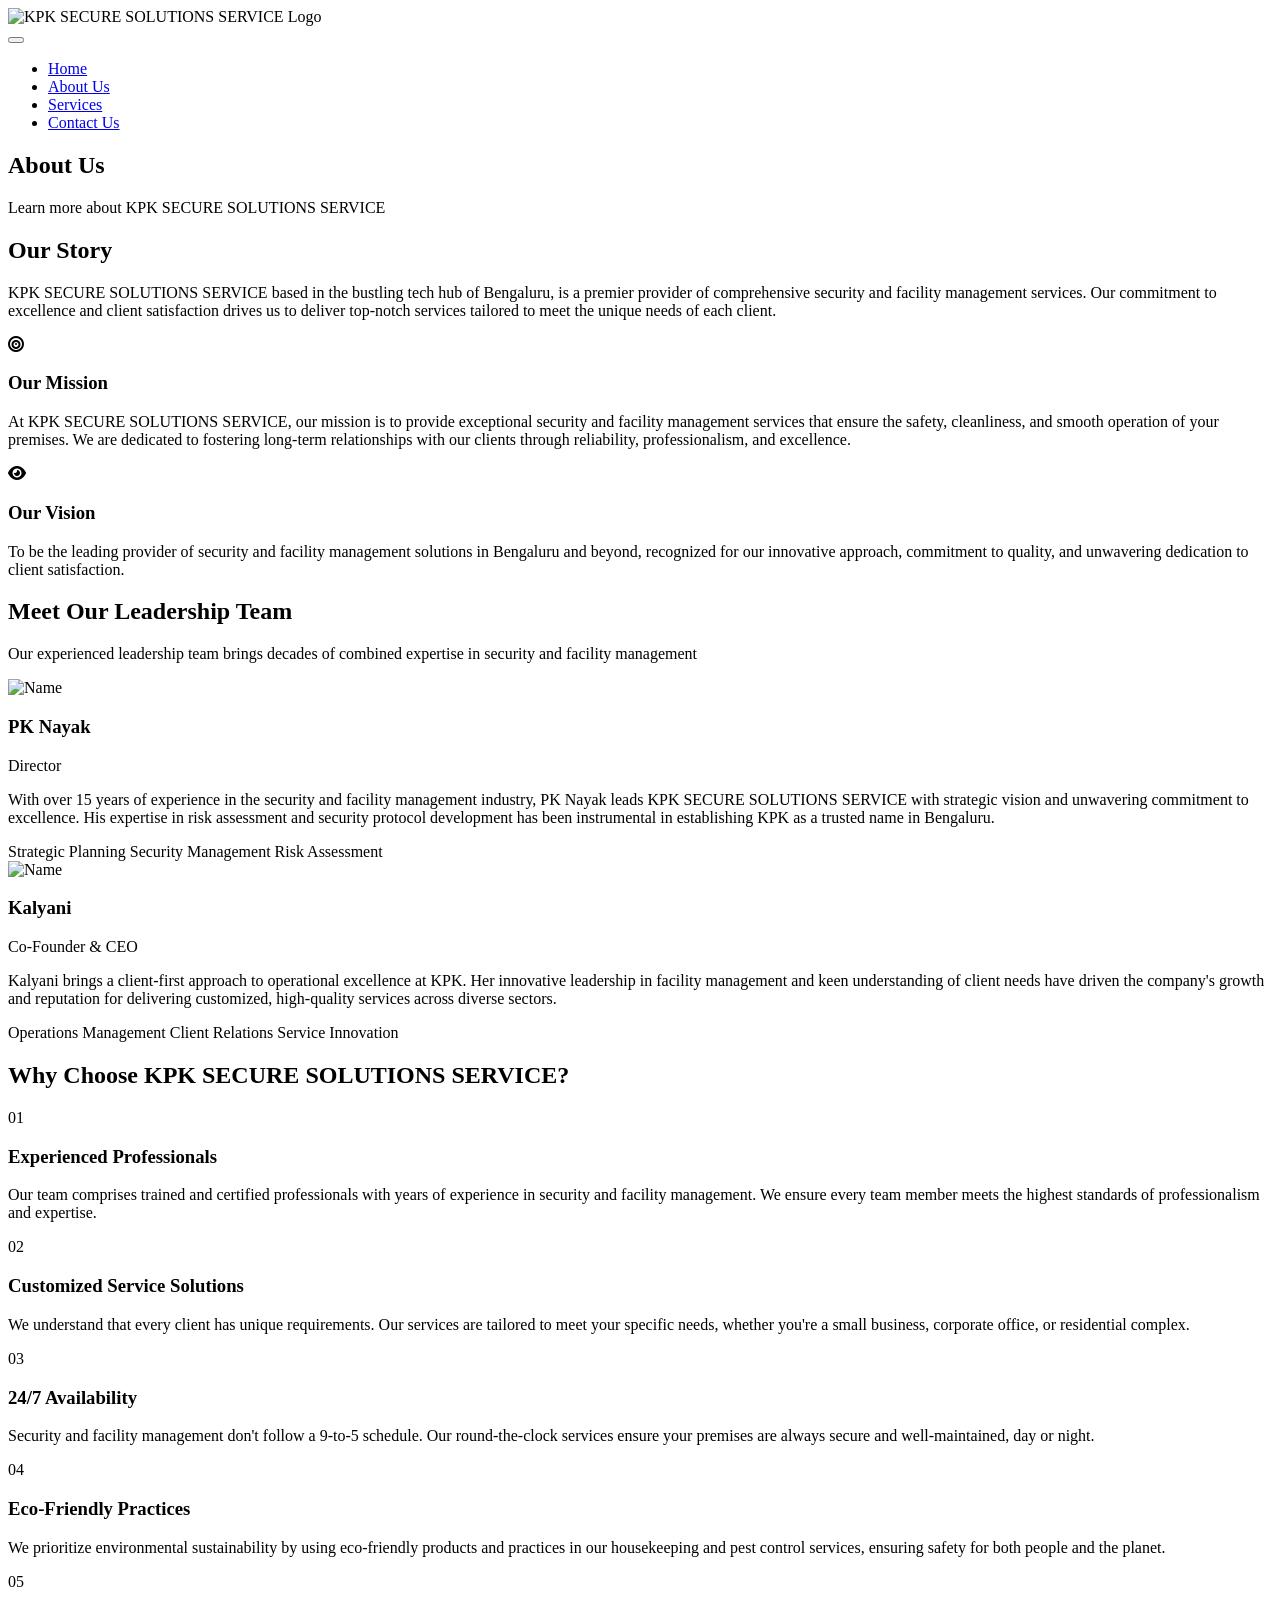
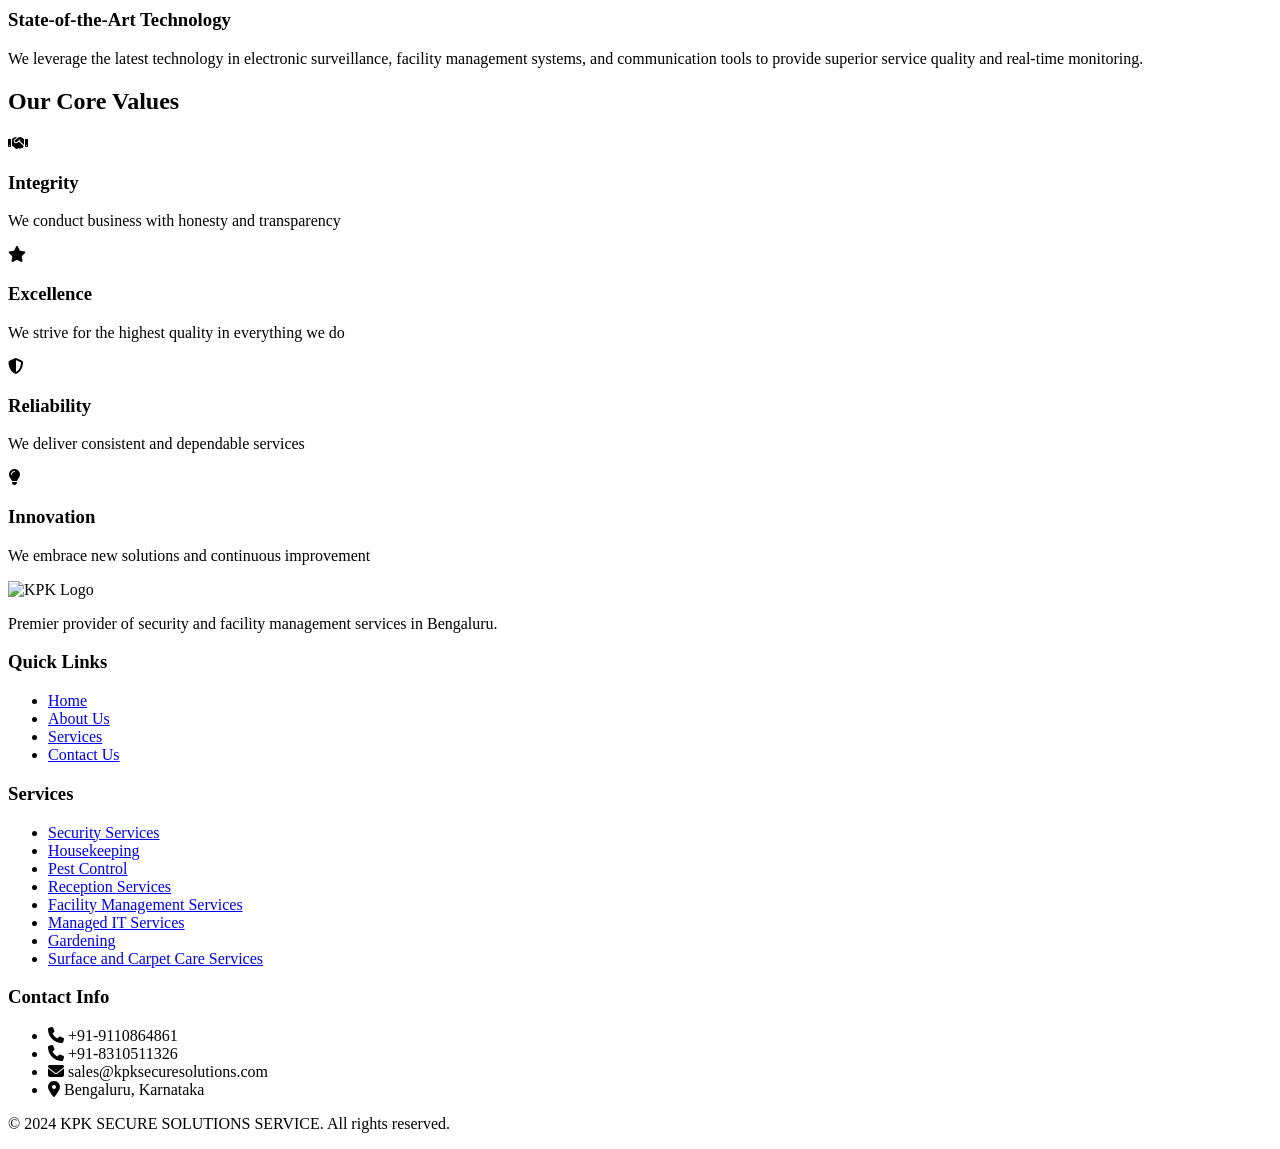
==== commit 17c84068: "Styles Changed from circle to rectangle forFounders in about.html" ====
--- a/about.html
+++ b/about.html
@@ -4,7 +4,7 @@
     <meta charset="UTF-8">
     <meta name="viewport" content="width=device-width, initial-scale=1.0">
     <title>About Us - KPK SECURE SOLUTIONS SERVICE</title>
-    <link rel="stylesheet" href="styles.css">
+    <link rel="stylesheet" href="styles_1.css">
     <link rel="stylesheet" href="https://cdnjs.cloudflare.com/ajax/libs/font-awesome/6.4.0/css/all.min.css">
     <link href="https://fonts.googleapis.com/css2?family=Work+Sans:wght@400;500;600;700&family=Inter:wght@300;400;500;600&display=swap" rel="stylesheet">
 </head>
@@ -83,7 +83,7 @@
                 <div class="team-card fade-in" data-testid="team-member-1">
                     <div class="team-photo-placeholder" data-testid="director-photo-placeholder">
 <!--                        <i class="fas fa-user"></i>-->
-                            <img src="images\Director_P_K_Nayak2.jpeg" alt="Name">
+                            <img src="images\Director_P_K_Nayak_3.jpeg" alt="Name">
                     </div>
                     <h3 class="team-name">PK Nayak</h3>
                     <p class="team-position">Director</p>
@@ -102,7 +102,7 @@
                 <div class="team-card fade-in" data-testid="team-member-2">
                     <div class="team-photo-placeholder" data-testid="cofounder-photo-placeholder">
 <!--                        <i class="fas fa-user"></i>-->
-                            <img src="images\founder_kalyani.JPG" alt="Name">
+                            <img src="images\founder_kalyani_2.JPG" alt="Name">
                     </div>
                     <h3 class="team-name">Kalyani</h3>
                     <p class="team-position">Co-Founder & CEO</p>
